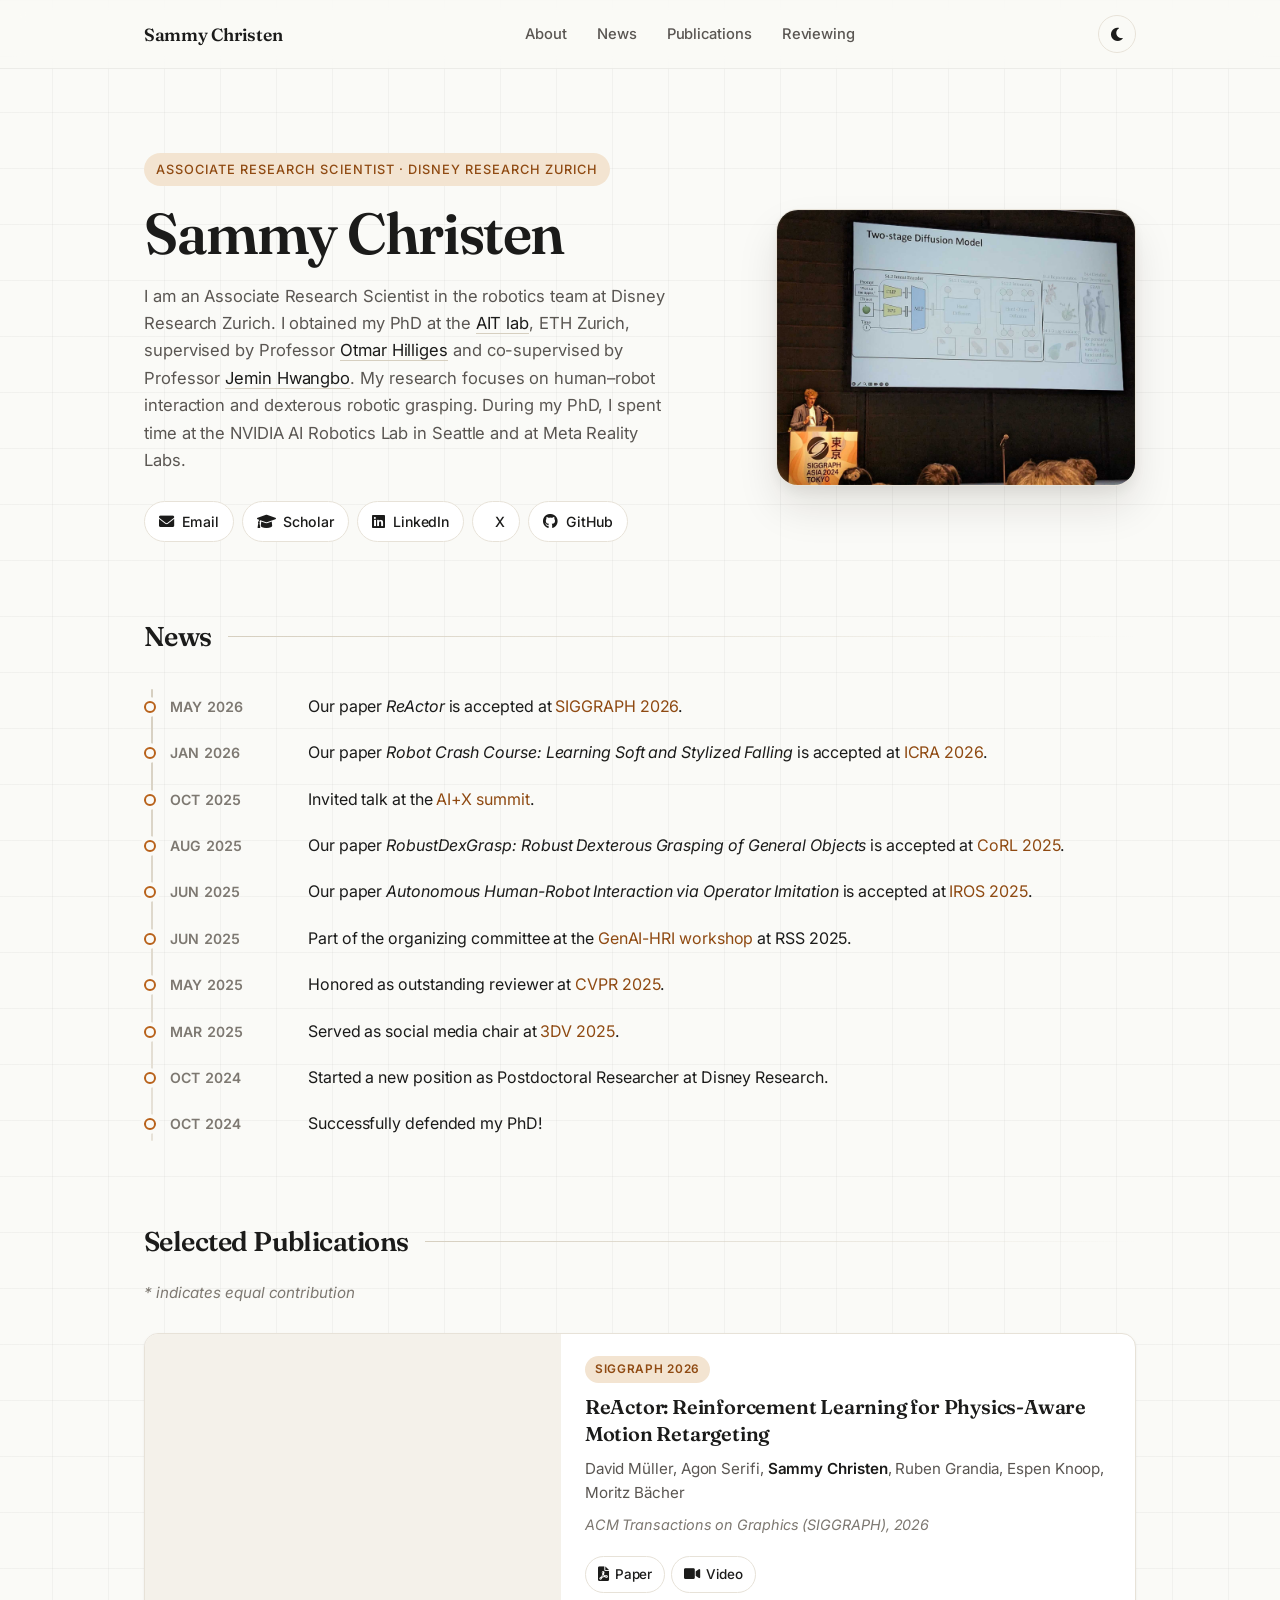
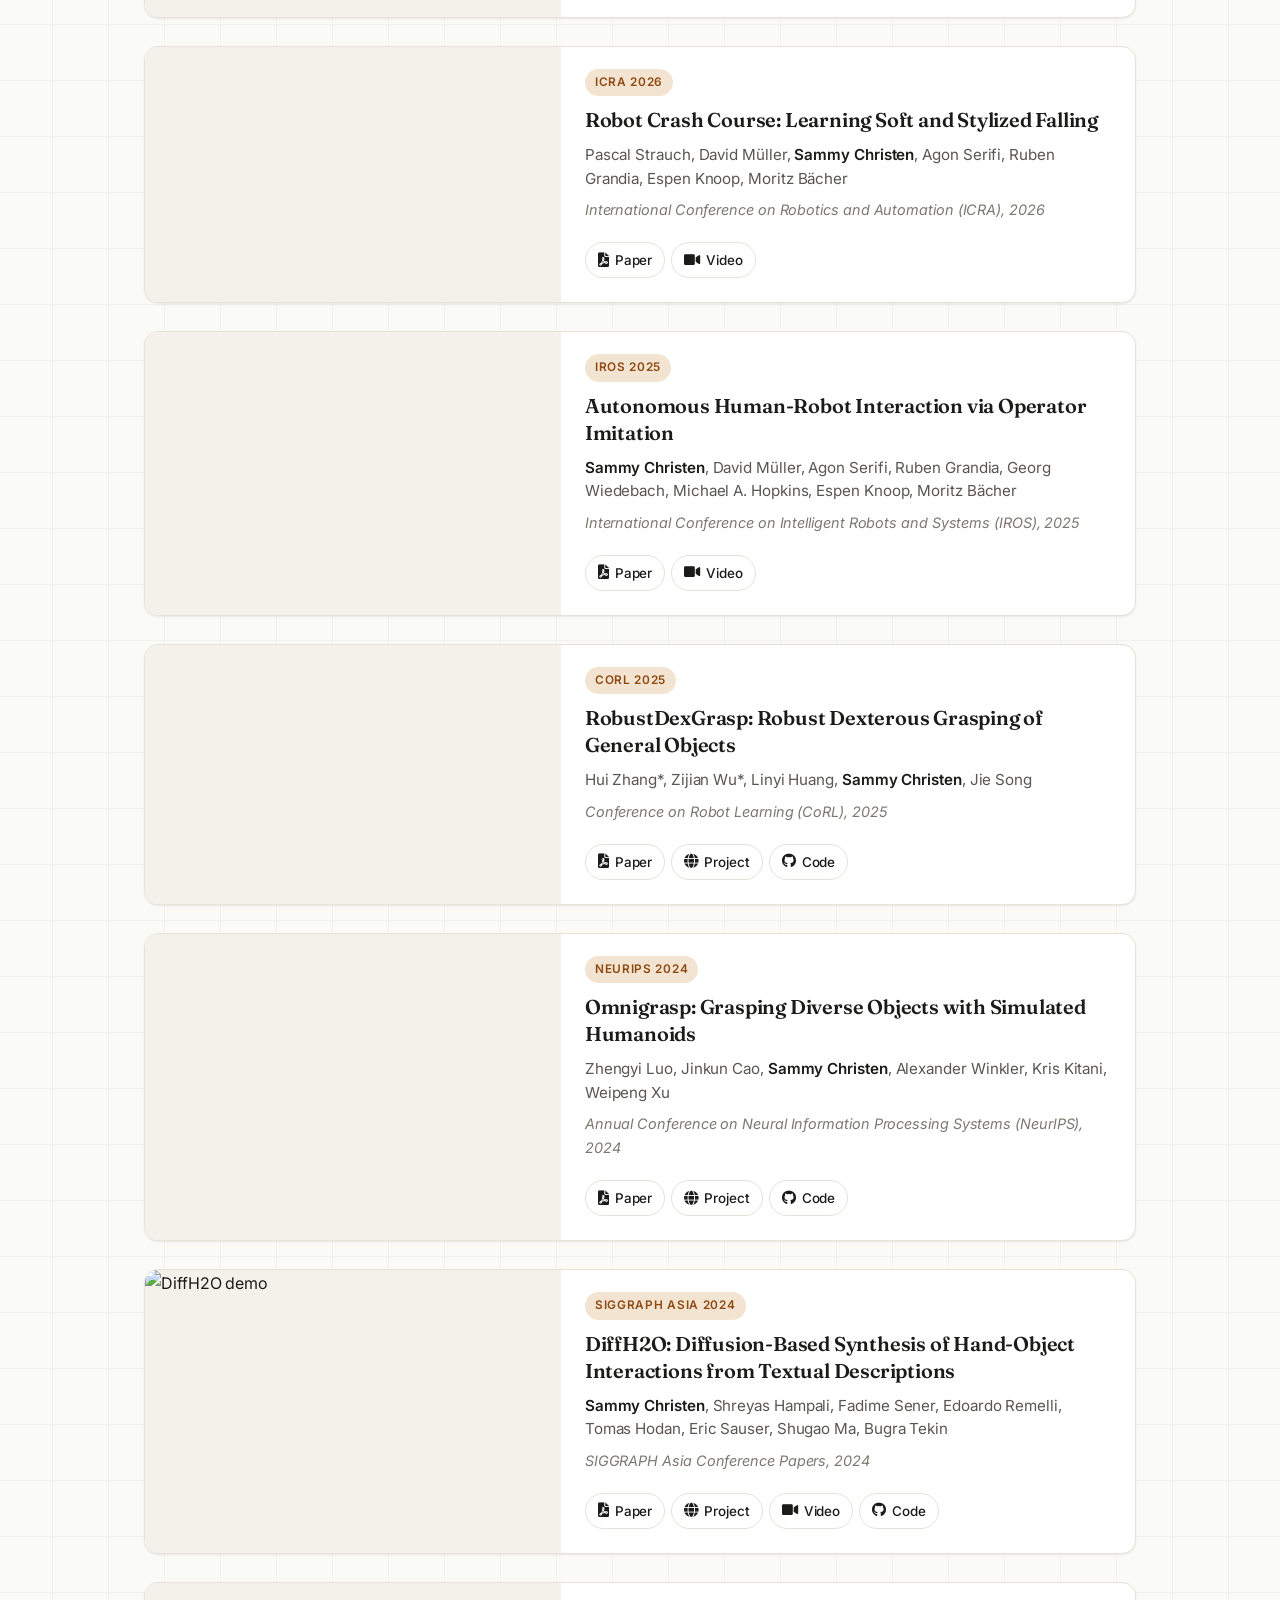
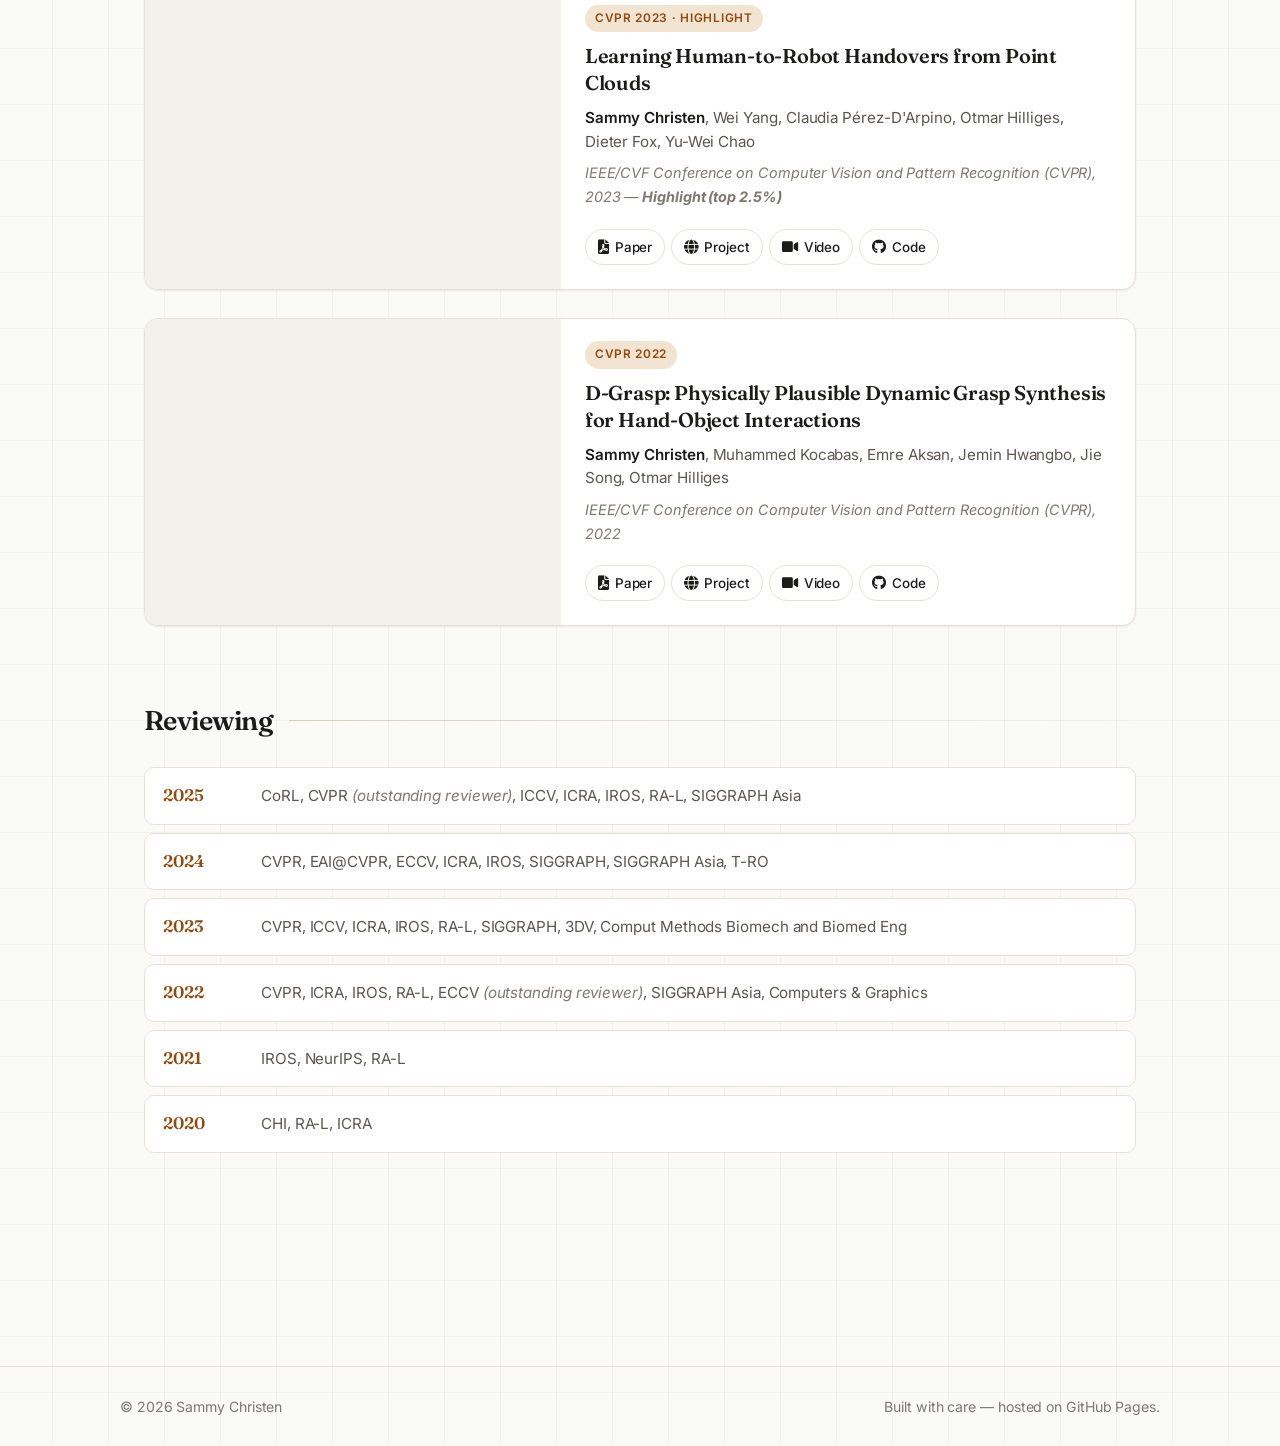
==== index.html @ 7d7a68ba "Update ReActor" ====
<!DOCTYPE HTML>
<html lang="en">
  <head>
    <meta http-equiv="Content-Type" content="text/html; charset=UTF-8">
    <title>Sammy Christen</title>
    <meta name="author" content="Sammy Christen">
    <meta name="viewport" content="width=device-width, initial-scale=1">
    <meta name="description" content="Sammy Christen — Associate Research Scientist at Disney Research Zurich, working on human–robot interaction and dexterous robotic grasping.">
    <meta name="google-site-verification" content="2Tun1HY1Cs-qUG35hovCIZFMdPR1RAynMgHiD-T4Ufw" />
    <meta name="theme-color" content="#fafaf7">
    <link rel="stylesheet" type="text/css" href="stylesheet.css">
    <link rel="icon" href="data:image/svg+xml,<svg xmlns=%22http://www.w3.org/2000/svg%22 viewBox=%220 0 100 100%22><text y=%22.9em%22 font-size=%2290%22>🌐</text></svg>">
    <link rel="preconnect" href="https://fonts.googleapis.com">
    <link rel="preconnect" href="https://fonts.gstatic.com" crossorigin>
    <link rel="stylesheet" href="https://fonts.googleapis.com/css2?family=Fraunces:opsz,wght@9..144,400;9..144,500;9..144,600;9..144,700&family=Inter:wght@300;400;500;600;700&display=swap">
    <link rel="stylesheet" href="https://cdnjs.cloudflare.com/ajax/libs/font-awesome/6.0.0/css/all.min.css">
  </head>

  <body>
    <!-- Top navigation -->
    <header class="nav">
      <div class="nav-inner">
        <a href="#about" class="nav-brand">Sammy Christen</a>
        <nav class="nav-links" aria-label="Primary">
          <a href="#about">About</a>
          <a href="#news">News</a>
          <a href="#publications">Publications</a>
          <a href="#reviewing">Reviewing</a>
        </nav>
        <button class="theme-toggle" id="theme-toggle" aria-label="Toggle color theme" type="button">
          <i class="fas fa-moon" aria-hidden="true"></i>
        </button>
      </div>
    </header>

    <main class="main-container">
      <!-- Hero / About -->
      <section id="about" class="section hero reveal">
        <div class="hero-grid">
          <div class="hero-text">
            <p class="eyebrow">Associate Research Scientist · Disney Research Zurich</p>
            <h1 class="name">Sammy Christen</h1>
            <p class="bio">
              I am an Associate Research Scientist in the robotics team at Disney Research Zurich. I obtained my PhD at the <a href="https://ait.ethz.ch/">AIT lab</a>, ETH Zurich, supervised by Professor <a href="https://ait.ethz.ch/people/hilliges">Otmar Hilliges</a> and co-supervised by Professor <a href="https://sketch.kaist.ac.kr/people/jeminhwangbo">Jemin Hwangbo</a>. My research focuses on human–robot interaction and dexterous robotic grasping. During my PhD, I spent time at the NVIDIA AI Robotics Lab in Seattle and at Meta Reality Labs.
            </p>
            <ul class="social-links" aria-label="Contact and profiles">
              <li><a href="mailto:sammy.christen@disneyresearch.com" aria-label="Email"><i class="fas fa-envelope"></i><span>Email</span></a></li>
              <li><a href="https://scholar.google.com/citations?user=r1L_2qkAAAAJ&hl=de" aria-label="Google Scholar"><i class="fas fa-graduation-cap"></i><span>Scholar</span></a></li>
              <li><a href="https://www.linkedin.com/in/sammy-christen/" aria-label="LinkedIn"><i class="fab fa-linkedin"></i><span>LinkedIn</span></a></li>
              <li><a href="https://x.com/sammy_j_c" aria-label="X (Twitter)"><i class="fab fa-x-twitter"></i><span>X</span></a></li>
              <li><a href="https://github.com/sammychristen" aria-label="GitHub"><i class="fab fa-github"></i><span>GitHub</span></a></li>
            </ul>
          </div>
          <div class="hero-image">
            <div class="hero-image-frame">
              <img class="profile-image" alt="Portrait of Sammy Christen" src="images/SA_sammy.jpg">
            </div>
          </div>
        </div>
      </section>

      <!-- News -->
      <section id="news" class="section reveal">
        <header class="section-header">
          <h2 class="section-title">News</h2>
          <span class="section-rule" aria-hidden="true"></span>
        </header>
        <ol class="timeline">
          <li class="timeline-item">
            <div class="timeline-date">May 2026</div>
            <div class="timeline-body"><p>Our paper <em>ReActor</em> is accepted at <a href="https://s2026.siggraph.org/" target="_blank" rel="noopener">SIGGRAPH 2026</a>.</p></div>
          </li>
          <li class="timeline-item">
            <div class="timeline-date">Jan 2026</div>
            <div class="timeline-body"><p>Our paper <em>Robot Crash Course: Learning Soft and Stylized Falling</em> is accepted at <a href="https://2026.ieee-icra.org/" target="_blank" rel="noopener">ICRA 2026</a>.</p></div>
          </li>
          <li class="timeline-item">
            <div class="timeline-date">Oct 2025</div>
            <div class="timeline-body"><p>Invited talk at the <a href="https://www.plusx.ai/" target="_blank" rel="noopener">AI+X summit</a>.</p></div>
          </li>
          <li class="timeline-item">
            <div class="timeline-date">Aug 2025</div>
            <div class="timeline-body"><p>Our paper <em>RobustDexGrasp: Robust Dexterous Grasping of General Objects</em> is accepted at <a href="https://www.corl.org/" target="_blank" rel="noopener">CoRL 2025</a>.</p></div>
          </li>
          <li class="timeline-item">
            <div class="timeline-date">Jun 2025</div>
            <div class="timeline-body"><p>Our paper <em>Autonomous Human-Robot Interaction via Operator Imitation</em> is accepted at <a href="https://www.iros25.org/" target="_blank" rel="noopener">IROS 2025</a>.</p></div>
          </li>
          <li class="timeline-item">
            <div class="timeline-date">Jun 2025</div>
            <div class="timeline-body"><p>Part of the organizing committee at the <a href="https://sites.google.com/view/gai-hri/home" target="_blank" rel="noopener">GenAI-HRI workshop</a> at RSS 2025.</p></div>
          </li>
          <li class="timeline-item">
            <div class="timeline-date">May 2025</div>
            <div class="timeline-body"><p>Honored as outstanding reviewer at <a href="https://cvpr.thecvf.com/" target="_blank" rel="noopener">CVPR 2025</a>.</p></div>
          </li>
          <li class="timeline-item">
            <div class="timeline-date">Mar 2025</div>
            <div class="timeline-body"><p>Served as social media chair at <a href="https://3dvconf.github.io/2025/" target="_blank" rel="noopener">3DV 2025</a>.</p></div>
          </li>
          <li class="timeline-item">
            <div class="timeline-date">Oct 2024</div>
            <div class="timeline-body"><p>Started a new position as Postdoctoral Researcher at Disney Research.</p></div>
          </li>
          <li class="timeline-item">
            <div class="timeline-date">Oct 2024</div>
            <div class="timeline-body"><p>Successfully defended my PhD!</p></div>
          </li>
        </ol>
      </section>

      <!-- Publications -->
      <section id="publications" class="section reveal">
        <header class="section-header">
          <h2 class="section-title">Selected Publications</h2>
          <span class="section-rule" aria-hidden="true"></span>
        </header>
        <p class="section-subtitle"><em>* indicates equal contribution</em></p>

        <article class="publication-item">
          <div class="publication-media">
            <video autoplay muted loop playsinline preload="metadata">
              <source src="images/ReActor.mp4" type="video/mp4">
            </video>
          </div>
          <div class="publication-content">
            <span class="pub-venue-badge">SIGGRAPH 2026</span>
            <h3 class="publication-title">ReActor: Reinforcement Learning for Physics-Aware Motion Retargeting</h3>
            <p class="publication-authors">
              <a href="https://scholar.google.com/citations?user=iVjJUr8AAAAJ&hl=en">David Müller</a>,
              <a href="https://aserifi.github.io/">Agon Serifi</a>,
              <strong><a href="https://sammychristen.github.io">Sammy Christen</a></strong>,
              <a href="https://scholar.google.com/citations?user=ep0cXXsAAAAJ&hl=en">Ruben Grandia</a>,
              <a href="https://ch.linkedin.com/in/espen-knoop-47b525114">Espen Knoop</a>,
              <a href="https://www.baecher.info/">Moritz Bächer</a>
            </p>
            <p class="publication-venue">ACM Transactions on Graphics (SIGGRAPH), 2026</p>
            <div class="publication-links">
              <a href="https://arxiv.org/abs/2605.06593"><i class="fas fa-file-pdf"></i> Paper</a>
              <a href="https://youtu.be/ehmclB2I7Ts"><i class="fas fa-video"></i> Video</a>
            </div>
          </div>
        </article>

        <article class="publication-item">
          <div class="publication-media">
            <video autoplay muted loop playsinline preload="metadata">
              <source src="images/crash_course.mp4" type="video/mp4">
            </video>
          </div>
          <div class="publication-content">
            <span class="pub-venue-badge">ICRA 2026</span>
            <h3 class="publication-title">Robot Crash Course: Learning Soft and Stylized Falling</h3>
            <p class="publication-authors">
              <a href="https://ch.linkedin.com/in/pstrauch">Pascal Strauch</a>,
              <a href="https://scholar.google.com/citations?user=iVjJUr8AAAAJ&hl=en">David Müller</a>,
              <strong><a href="https://sammychristen.github.io">Sammy Christen</a></strong>,
              <a href="https://aserifi.github.io/">Agon Serifi</a>,
              <a href="https://scholar.google.com/citations?user=ep0cXXsAAAAJ&hl=en">Ruben Grandia</a>,
              <a href="https://ch.linkedin.com/in/espen-knoop-47b525114">Espen Knoop</a>,
              <a href="https://www.baecher.info/">Moritz Bächer</a>
            </p>
            <p class="publication-venue">International Conference on Robotics and Automation (ICRA), 2026</p>
            <div class="publication-links">
              <a href="https://arxiv.org/abs/2511.10635"><i class="fas fa-file-pdf"></i> Paper</a>
              <a href="https://www.youtube.com/watch?v=BXqpVMPk63A"><i class="fas fa-video"></i> Video</a>
            </div>
          </div>
        </article>

        <article class="publication-item">
          <div class="publication-media">
            <video autoplay muted loop playsinline preload="metadata">
              <source src="images/autoop_compact.mp4" type="video/mp4">
            </video>
          </div>
          <div class="publication-content">
            <span class="pub-venue-badge">IROS 2025</span>
            <h3 class="publication-title">Autonomous Human-Robot Interaction via Operator Imitation</h3>
            <p class="publication-authors">
              <strong><a href="https://sammychristen.github.io">Sammy Christen</a></strong>,
              <a href="https://scholar.google.com/citations?user=iVjJUr8AAAAJ&hl=en">David Müller</a>,
              <a href="https://aserifi.github.io/">Agon Serifi</a>,
              <a href="https://scholar.google.com/citations?user=ep0cXXsAAAAJ&hl=en">Ruben Grandia</a>,
              <a href="https://scholar.google.com/citations?user=zrNOjPIAAAAJ&hl=en">Georg Wiedebach</a>,
              <a href="https://scholar.google.com/citations?user=29kBCKEAAAAJ&hl=en">Michael A. Hopkins</a>,
              <a href="https://ch.linkedin.com/in/espen-knoop-47b525114">Espen Knoop</a>,
              <a href="https://www.baecher.info/">Moritz Bächer</a>
            </p>
            <p class="publication-venue">International Conference on Intelligent Robots and Systems (IROS), 2025</p>
            <div class="publication-links">
              <a href="data/autoop.pdf"><i class="fas fa-file-pdf"></i> Paper</a>
              <a href="https://www.youtube.com/watch?v=4U4etupwzhQ"><i class="fas fa-video"></i> Video</a>
            </div>
          </div>
        </article>

        <article class="publication-item">
          <div class="publication-media">
            <video autoplay muted loop playsinline preload="metadata">
              <source src="images/RobustDexGrasp_application.mp4" type="video/mp4">
            </video>
          </div>
          <div class="publication-content">
            <span class="pub-venue-badge">CoRL 2025</span>
            <h3 class="publication-title">RobustDexGrasp: Robust Dexterous Grasping of General Objects</h3>
            <p class="publication-authors">
              <a href="https://zdchan.github.io">Hui Zhang*</a>,
              <a href="https://zdchan.github.io/Robust_DexGrasp/">Zijian Wu*</a>,
              <a href="https://zdchan.github.io/Robust_DexGrasp/">Linyi Huang</a>,
              <strong><a href="https://sammychristen.github.io">Sammy Christen</a></strong>,
              <a href="https://facultyprofiles.hkust-gz.edu.cn/faculty-personal-page/SONG-Jie/jsongroas">Jie Song</a>
            </p>
            <p class="publication-venue">Conference on Robot Learning (CoRL), 2025</p>
            <div class="publication-links">
              <a href="https://arxiv.org/abs/2504.05287"><i class="fas fa-file-pdf"></i> Paper</a>
              <a href="https://zdchan.github.io/Robust_DexGrasp/"><i class="fas fa-globe"></i> Project</a>
              <a href="https://github.com/zdchan/RobustDexGrasp"><i class="fab fa-github"></i> Code</a>
            </div>
          </div>
        </article>

        <article class="publication-item">
          <div class="publication-media">
            <video autoplay muted loop playsinline preload="metadata">
              <source src="images/omnigrasp.mp4" type="video/mp4">
            </video>
          </div>
          <div class="publication-content">
            <span class="pub-venue-badge">NeurIPS 2024</span>
            <h3 class="publication-title">Omnigrasp: Grasping Diverse Objects with Simulated Humanoids</h3>
            <p class="publication-authors">
              <a href="https://www.zhengyiluo.com/">Zhengyi Luo</a>,
              <a href="https://www.jinkuncao.com/">Jinkun Cao</a>,
              <strong><a href="https://sammychristen.github.io">Sammy Christen</a></strong>,
              <a href="https://www.alex-winkler.com/">Alexander Winkler</a>,
              <a href="https://kriskitani.github.io/">Kris Kitani</a>,
              <a href="https://sites.google.com/view/xuweipeng">Weipeng Xu</a>
            </p>
            <p class="publication-venue">Annual Conference on Neural Information Processing Systems (NeurIPS), 2024</p>
            <div class="publication-links">
              <a href="https://arxiv.org/abs/2407.11385"><i class="fas fa-file-pdf"></i> Paper</a>
              <a href="https://www.zhengyiluo.com/Omnigrasp-Site/"><i class="fas fa-globe"></i> Project</a>
              <a href="https://github.com/ZhengyiLuo/Omnigrasp"><i class="fab fa-github"></i> Code</a>
            </div>
          </div>
        </article>

        <article class="publication-item">
          <div class="publication-media">
            <img src="images/diffh2o.gif" alt="DiffH2O demo" class="publication-gif">
          </div>
          <div class="publication-content">
            <span class="pub-venue-badge">SIGGRAPH Asia 2024</span>
            <h3 class="publication-title">DiffH2O: Diffusion-Based Synthesis of Hand-Object Interactions from Textual Descriptions</h3>
            <p class="publication-authors">
              <strong><a href="https://sammychristen.github.io">Sammy Christen</a></strong>,
              <a href="https://shreyashampali.github.io/">Shreyas Hampali</a>,
              <a href="https://fadimesener.github.io/">Fadime Sener</a>,
              <a href="https://scholar.google.com/citations?user=yz2P_aUAAAAJ&hl=en">Edoardo Remelli</a>,
              <a href="https://thodan.github.io/">Tomas Hodan</a>,
              <a href="https://scholar.google.com/citations?user=HDYUYvwAAAAJ&hl=en">Eric Sauser</a>,
              <a href="https://shugaoma.github.io/">Shugao Ma</a>,
              <a href="https://btekin.github.io/">Bugra Tekin</a>
            </p>
            <p class="publication-venue">SIGGRAPH Asia Conference Papers, 2024</p>
            <div class="publication-links">
              <a href="https://arxiv.org/abs/2403.17827"><i class="fas fa-file-pdf"></i> Paper</a>
              <a href="https://diffh2o.github.io/"><i class="fas fa-globe"></i> Project</a>
              <a href="https://www.youtube.com/watch?feature=shared&v=ed38EqN6EhU"><i class="fas fa-video"></i> Video</a>
              <a href="https://github.com/facebookresearch/diffh2o"><i class="fab fa-github"></i> Code</a>
            </div>
          </div>
        </article>

        <article class="publication-item">
          <div class="publication-media">
            <video autoplay muted loop playsinline preload="metadata">
              <source src="images/handoversim2real.mp4" type="video/mp4">
            </video>
          </div>
          <div class="publication-content">
            <span class="pub-venue-badge">CVPR 2023 · Highlight</span>
            <h3 class="publication-title">Learning Human-to-Robot Handovers from Point Clouds</h3>
            <p class="publication-authors">
              <strong><a href="https://sammychristen.github.io">Sammy Christen</a></strong>,
              <a href="https://research.nvidia.com/person/wei-yang">Wei Yang</a>,
              <a href="https://research.nvidia.com/person/cdarpino">Claudia Pérez-D'Arpino</a>,
              <a href="https://ait.ethz.ch/people/hilliges">Otmar Hilliges</a>,
              <a href="https://homes.cs.washington.edu/~fox/">Dieter Fox</a>,
              <a href="https://research.nvidia.com/person/yu-wei-chao">Yu-Wei Chao</a>
            </p>
            <p class="publication-venue">IEEE/CVF Conference on Computer Vision and Pattern Recognition (CVPR), 2023 — <strong>Highlight (top 2.5%)</strong></p>
            <div class="publication-links">
              <a href="https://arxiv.org/abs/2303.17592"><i class="fas fa-file-pdf"></i> Paper</a>
              <a href="https://handover-sim2real.github.io/"><i class="fas fa-globe"></i> Project</a>
              <a href="https://www.youtube.com/watch?v=IsjCdoIAA7s&feature=youtu.be"><i class="fas fa-video"></i> Video</a>
              <a href="https://github.com/NVlabs/handover-sim2real"><i class="fab fa-github"></i> Code</a>
            </div>
          </div>
        </article>

        <article class="publication-item">
          <div class="publication-media">
            <video autoplay muted loop playsinline preload="metadata">
              <source src="images/drill.mp4" type="video/mp4">
            </video>
          </div>
          <div class="publication-content">
            <span class="pub-venue-badge">CVPR 2022</span>
            <h3 class="publication-title">D-Grasp: Physically Plausible Dynamic Grasp Synthesis for Hand-Object Interactions</h3>
            <p class="publication-authors">
              <strong><a href="https://sammychristen.github.io">Sammy Christen</a></strong>,
              <a href="https://ps.is.tuebingen.mpg.de/person/mkocabas">Muhammed Kocabas</a>,
              <a href="https://ait.ethz.ch/people/eaksan">Emre Aksan</a>,
              <a href="https://www.railab.kaist.ac.kr/sections/members">Jemin Hwangbo</a>,
              <a href="https://ait.ethz.ch/people/song">Jie Song</a>,
              <a href="https://ait.ethz.ch/people/hilliges">Otmar Hilliges</a>
            </p>
            <p class="publication-venue">IEEE/CVF Conference on Computer Vision and Pattern Recognition (CVPR), 2022</p>
            <div class="publication-links">
              <a href="https://files.ait.ethz.ch/projects/d-grasp/d-grasp.pdf"><i class="fas fa-file-pdf"></i> Paper</a>
              <a href="https://eth-ait.github.io/d-grasp/"><i class="fas fa-globe"></i> Project</a>
              <a href="https://www.youtube.com/watch?v=5OqbDq-pgLc"><i class="fas fa-video"></i> Video</a>
              <a href="https://github.com/sammychristen/dgrasp"><i class="fab fa-github"></i> Code</a>
            </div>
          </div>
        </article>
      </section>

      <!-- Reviewing -->
      <section id="reviewing" class="section reveal">
        <header class="section-header">
          <h2 class="section-title">Reviewing</h2>
          <span class="section-rule" aria-hidden="true"></span>
        </header>
        <ul class="reviews-list">
          <li class="review-row">
            <span class="review-year">2025</span>
            <span class="review-venues">CoRL, CVPR <em>(outstanding reviewer)</em>, ICCV, ICRA, IROS, RA-L, SIGGRAPH Asia</span>
          </li>
          <li class="review-row">
            <span class="review-year">2024</span>
            <span class="review-venues">CVPR, EAI@CVPR, ECCV, ICRA, IROS, SIGGRAPH, SIGGRAPH Asia, T-RO</span>
          </li>
          <li class="review-row">
            <span class="review-year">2023</span>
            <span class="review-venues">CVPR, ICCV, ICRA, IROS, RA-L, SIGGRAPH, 3DV, Comput Methods Biomech and Biomed Eng</span>
          </li>
          <li class="review-row">
            <span class="review-year">2022</span>
            <span class="review-venues">CVPR, ICRA, IROS, RA-L, ECCV <em>(outstanding reviewer)</em>, SIGGRAPH Asia, Computers &amp; Graphics</span>
          </li>
          <li class="review-row">
            <span class="review-year">2021</span>
            <span class="review-venues">IROS, NeurIPS, RA-L</span>
          </li>
          <li class="review-row">
            <span class="review-year">2020</span>
            <span class="review-venues">CHI, RA-L, ICRA</span>
          </li>
        </ul>
      </section>
    </main>

    <footer class="footer">
      <div class="footer-inner">
        <p>&copy; <span id="year">2026</span> Sammy Christen</p>
        <p class="footer-meta">Built with care — hosted on GitHub Pages.</p>
      </div>
    </footer>

    <script>
      (function () {
        const root = document.documentElement;
        const toggle = document.getElementById('theme-toggle');
        const icon = toggle ? toggle.querySelector('i') : null;

        const applyTheme = (theme) => {
          root.dataset.theme = theme;
          if (icon) {
            icon.classList.toggle('fa-moon', theme === 'light');
            icon.classList.toggle('fa-sun', theme === 'dark');
          }
        };

        const saved = localStorage.getItem('theme');
        const prefersDark = window.matchMedia('(prefers-color-scheme: dark)').matches;
        applyTheme(saved || (prefersDark ? 'dark' : 'light'));

        if (toggle) {
          toggle.addEventListener('click', () => {
            const next = root.dataset.theme === 'dark' ? 'light' : 'dark';
            applyTheme(next);
            localStorage.setItem('theme', next);
          });
        }

        document.querySelectorAll('a[href^="#"]').forEach((anchor) => {
          anchor.addEventListener('click', (e) => {
            const href = anchor.getAttribute('href');
            if (href && href.length > 1) {
              const target = document.querySelector(href);
              if (target) {
                e.preventDefault();
                target.scrollIntoView({ behavior: 'smooth', block: 'start' });
              }
            }
          });
        });

        const reduceMotion = window.matchMedia('(prefers-reduced-motion: reduce)').matches;
        if ('IntersectionObserver' in window && !reduceMotion) {
          const io = new IntersectionObserver(
            (entries) => {
              entries.forEach((entry) => {
                if (entry.isIntersecting) {
                  entry.target.classList.add('is-visible');
                  io.unobserve(entry.target);
                }
              });
            },
            { threshold: 0.12, rootMargin: '0px 0px -40px 0px' }
          );
          document.querySelectorAll('.reveal').forEach((el) => io.observe(el));
        } else {
          document.querySelectorAll('.reveal').forEach((el) => el.classList.add('is-visible'));
        }

        const yearEl = document.getElementById('year');
        if (yearEl) yearEl.textContent = new Date().getFullYear();
      })();
    </script>
  </body>
</html>
---- stylesheet.css ----
/* =========================================================
   Sammy Christen — personal website
   Light/dark theme with sticky nav, timeline, publication cards
   ========================================================= */

/* Theme tokens */
:root {
  --bg: #fafaf7;
  --surface: #ffffff;
  --surface-2: #f4f1ea;
  --text: #1b1b1a;
  --text-muted: #5a5652;
  --text-subtle: #7d7871;
  --border: #e7e2d8;
  --border-strong: #d6cfc0;
  --accent: #b8621b;
  --accent-strong: #8f4a12;
  --accent-soft: #f3e4d1;
  --link: #8f4a12;
  --shadow-sm: 0 1px 2px rgba(30, 22, 12, 0.04), 0 1px 3px rgba(30, 22, 12, 0.05);
  --shadow-md: 0 6px 16px rgba(30, 22, 12, 0.06), 0 2px 6px rgba(30, 22, 12, 0.05);
  --shadow-lg: 0 22px 40px rgba(30, 22, 12, 0.10), 0 6px 14px rgba(30, 22, 12, 0.06);
  --radius: 14px;
  --radius-sm: 10px;
  --radius-lg: 22px;
  --ease: cubic-bezier(0.2, 0.7, 0.2, 1);
  --nav-bg: rgba(250, 250, 247, 0.78);
  --nav-border: rgba(0, 0, 0, 0.06);
  --grid-color: rgba(26, 26, 26, 0.04);
}

[data-theme="dark"] {
  --bg: #0f1115;
  --surface: #171a21;
  --surface-2: #1d2129;
  --text: #ecebe6;
  --text-muted: #b7b2a8;
  --text-subtle: #8f8a80;
  --border: #262a33;
  --border-strong: #333845;
  --accent: #e6a86b;
  --accent-strong: #f1bd86;
  --accent-soft: #2a2015;
  --link: #f1bd86;
  --shadow-sm: 0 1px 2px rgba(0, 0, 0, 0.4);
  --shadow-md: 0 8px 20px rgba(0, 0, 0, 0.35);
  --shadow-lg: 0 24px 50px rgba(0, 0, 0, 0.5);
  --nav-bg: rgba(15, 17, 21, 0.72);
  --nav-border: rgba(255, 255, 255, 0.06);
  --grid-color: rgba(255, 255, 255, 0.035);
}

/* Reset */
*,
*::before,
*::after {
  box-sizing: border-box;
  margin: 0;
  padding: 0;
}

html {
  scroll-behavior: smooth;
  font-size: 16px;
  -webkit-text-size-adjust: 100%;
}

body {
  font-family: 'Inter', -apple-system, BlinkMacSystemFont, 'Segoe UI', sans-serif;
  background-color: var(--bg);
  color: var(--text);
  line-height: 1.65;
  letter-spacing: -0.005em;
  -webkit-font-smoothing: antialiased;
  -moz-osx-font-smoothing: grayscale;
  min-height: 100vh;
  transition: background-color 0.35s var(--ease), color 0.35s var(--ease);
  background-image:
    linear-gradient(to right, var(--grid-color) 1px, transparent 1px),
    linear-gradient(to bottom, var(--grid-color) 1px, transparent 1px);
  background-size: 56px 56px;
  background-position: center top;
}

a {
  color: var(--link);
  text-decoration: none;
  transition: color 0.2s var(--ease);
}

a:hover {
  color: var(--accent);
  text-decoration: underline;
  text-underline-offset: 3px;
}

::selection {
  background: var(--accent-soft);
  color: var(--accent-strong);
}

/* Navigation */
.nav {
  position: sticky;
  top: 0;
  z-index: 100;
  background: var(--nav-bg);
  backdrop-filter: saturate(180%) blur(12px);
  -webkit-backdrop-filter: saturate(180%) blur(12px);
  border-bottom: 1px solid var(--nav-border);
}

.nav-inner {
  display: flex;
  align-items: center;
  justify-content: space-between;
  gap: 24px;
  max-width: 1040px;
  margin: 0 auto;
  padding: 14px 24px;
}

.nav-brand {
  font-family: 'Fraunces', 'Playfair Display', serif;
  font-weight: 600;
  font-size: 1.1rem;
  letter-spacing: -0.015em;
  color: var(--text);
}

.nav-brand:hover {
  color: var(--accent);
  text-decoration: none;
}

.nav-links {
  display: flex;
  gap: 6px;
  align-items: center;
}

.nav-links a {
  padding: 8px 12px;
  border-radius: 999px;
  font-size: 0.92rem;
  font-weight: 500;
  color: var(--text-muted);
  transition: color 0.2s var(--ease), background-color 0.2s var(--ease);
}

.nav-links a:hover {
  color: var(--text);
  background: var(--surface-2);
  text-decoration: none;
}

.theme-toggle {
  appearance: none;
  background: transparent;
  border: 1px solid var(--border);
  color: var(--text);
  width: 38px;
  height: 38px;
  border-radius: 999px;
  display: inline-flex;
  align-items: center;
  justify-content: center;
  cursor: pointer;
  transition: background-color 0.2s var(--ease), color 0.2s var(--ease),
    transform 0.2s var(--ease), border-color 0.2s var(--ease);
}

.theme-toggle:hover {
  background: var(--surface-2);
  color: var(--accent);
  border-color: var(--border-strong);
  transform: rotate(-8deg);
}

.theme-toggle i {
  font-size: 0.95rem;
}

/* Layout */
.main-container {
  max-width: 1040px;
  margin: 0 auto;
  padding: 32px 24px 80px;
}

.section {
  margin: 72px 0;
  scroll-margin-top: 80px;
}

.section:first-child {
  margin-top: 36px;
}

/* Reveal animations */
.reveal {
  opacity: 0;
  transform: translateY(16px);
  transition: opacity 0.7s var(--ease), transform 0.7s var(--ease);
  will-change: opacity, transform;
}

.reveal.is-visible {
  opacity: 1;
  transform: translateY(0);
}

@media (prefers-reduced-motion: reduce) {
  .reveal {
    opacity: 1;
    transform: none;
    transition: none;
  }
}

/* Section headers */
.section-header {
  display: flex;
  align-items: center;
  gap: 16px;
  margin-bottom: 24px;
}

.section-title {
  font-family: 'Fraunces', 'Playfair Display', serif;
  font-weight: 600;
  font-size: 1.7rem;
  letter-spacing: -0.02em;
  color: var(--text);
}

.section-rule {
  flex: 1;
  height: 1px;
  background: linear-gradient(to right, var(--border-strong), transparent);
}

.section-subtitle {
  color: var(--text-subtle);
  font-size: 0.95rem;
  margin: -8px 0 28px;
}

/* Hero */
.hero {
  padding-top: 16px;
}

.hero-grid {
  display: grid;
  grid-template-columns: 1fr;
  gap: 40px;
  align-items: center;
}

.eyebrow {
  display: inline-block;
  font-size: 0.8rem;
  font-weight: 500;
  letter-spacing: 0.08em;
  text-transform: uppercase;
  color: var(--accent-strong);
  background: var(--accent-soft);
  padding: 6px 12px;
  border-radius: 999px;
  margin-bottom: 18px;
}

.name {
  font-family: 'Fraunces', 'Playfair Display', serif;
  font-weight: 600;
  font-size: clamp(2.4rem, 6vw, 3.6rem);
  line-height: 1.05;
  letter-spacing: -0.025em;
  color: var(--text);
  margin-bottom: 18px;
}

.bio {
  color: var(--text-muted);
  font-size: 1.04rem;
  max-width: 62ch;
  margin-bottom: 26px;
}

.bio a {
  color: var(--text);
  border-bottom: 1px solid var(--border-strong);
  transition: color 0.2s var(--ease), border-color 0.2s var(--ease);
}

.bio a:hover {
  color: var(--accent);
  border-bottom-color: var(--accent);
  text-decoration: none;
}

/* Social links */
.social-links {
  list-style: none;
  display: flex;
  flex-wrap: wrap;
  gap: 8px;
}

.social-links a {
  display: inline-flex;
  align-items: center;
  gap: 8px;
  padding: 8px 14px;
  border-radius: 999px;
  background: var(--surface);
  color: var(--text);
  border: 1px solid var(--border);
  font-size: 0.88rem;
  font-weight: 500;
  transition: transform 0.2s var(--ease), background-color 0.2s var(--ease),
    border-color 0.2s var(--ease), color 0.2s var(--ease);
}

.social-links a:hover {
  transform: translateY(-2px);
  background: var(--accent-soft);
  border-color: var(--accent);
  color: var(--accent-strong);
  text-decoration: none;
}

.social-links i {
  font-size: 0.95rem;
}

/* Hero image */
.hero-image {
  justify-self: center;
}

.hero-image-frame {
  position: relative;
  width: 100%;
  max-width: 360px;
  border-radius: var(--radius-lg);
  overflow: hidden;
  box-shadow: var(--shadow-lg);
  border: 1px solid var(--border);
  background: var(--surface);
  transform: translateZ(0);
}

.hero-image-frame::after {
  content: "";
  position: absolute;
  inset: 0;
  border-radius: inherit;
  box-shadow: inset 0 0 0 1px rgba(255, 255, 255, 0.04);
  pointer-events: none;
}

.profile-image {
  display: block;
  width: 100%;
  height: auto;
  transition: transform 0.6s var(--ease);
}

.hero-image-frame:hover .profile-image {
  transform: scale(1.03);
}

@media (min-width: 820px) {
  .hero-grid {
    grid-template-columns: 1.3fr 1fr;
    gap: 64px;
  }

  .hero-image {
    justify-self: end;
  }
}

/* Timeline (News) */
.timeline {
  list-style: none;
  position: relative;
  padding-left: 26px;
}

.timeline::before {
  content: "";
  position: absolute;
  left: 7px;
  top: 6px;
  bottom: 6px;
  width: 2px;
  background: linear-gradient(to bottom, var(--border-strong), var(--border));
  border-radius: 1px;
}

.timeline-item {
  position: relative;
  display: grid;
  grid-template-columns: 120px 1fr;
  align-items: baseline;
  gap: 18px;
  padding: 10px 0;
}

.timeline-item::before {
  content: "";
  position: absolute;
  left: -26px;
  top: 18px;
  width: 12px;
  height: 12px;
  border-radius: 50%;
  background: var(--bg);
  border: 2px solid var(--accent);
  box-shadow: 0 0 0 4px var(--bg);
  transition: transform 0.2s var(--ease), background-color 0.2s var(--ease);
}

.timeline-item:hover::before {
  background: var(--accent);
  transform: scale(1.15);
}

.timeline-date {
  font-variant-numeric: tabular-nums;
  font-weight: 600;
  font-size: 0.88rem;
  letter-spacing: 0.01em;
  color: var(--text-subtle);
  text-transform: uppercase;
}

.timeline-body p {
  color: var(--text);
  font-size: 1rem;
}

@media (max-width: 600px) {
  .timeline-item {
    grid-template-columns: 1fr;
    gap: 4px;
  }
}

/* Publications */
.publication-item {
  display: grid;
  grid-template-columns: 1fr;
  gap: 0;
  background: var(--surface);
  border: 1px solid var(--border);
  border-radius: var(--radius);
  overflow: hidden;
  margin-bottom: 28px;
  box-shadow: var(--shadow-sm);
  transition: transform 0.3s var(--ease), box-shadow 0.3s var(--ease),
    border-color 0.3s var(--ease);
}

.publication-item:hover {
  transform: translateY(-3px);
  border-color: var(--border-strong);
  box-shadow: var(--shadow-md);
}

.publication-media {
  position: relative;
  background: var(--surface-2);
  overflow: hidden;
  aspect-ratio: 16 / 10;
}

.publication-media video,
.publication-media img {
  width: 100%;
  height: 100%;
  object-fit: cover;
  display: block;
}

.publication-content {
  padding: 22px 24px 24px;
  display: flex;
  flex-direction: column;
}

.pub-venue-badge {
  align-self: flex-start;
  font-size: 0.74rem;
  font-weight: 600;
  letter-spacing: 0.06em;
  text-transform: uppercase;
  color: var(--accent-strong);
  background: var(--accent-soft);
  padding: 4px 10px;
  border-radius: 999px;
  margin-bottom: 10px;
}

.publication-title {
  font-family: 'Fraunces', 'Playfair Display', serif;
  font-size: 1.25rem;
  font-weight: 600;
  line-height: 1.35;
  letter-spacing: -0.01em;
  color: var(--text);
  margin-bottom: 10px;
}

.publication-authors {
  color: var(--text-muted);
  font-size: 0.95rem;
  line-height: 1.55;
  margin-bottom: 8px;
}

.publication-authors a {
  color: var(--text-muted);
}

.publication-authors a:hover {
  color: var(--accent);
}

.publication-authors strong a {
  color: var(--text);
  font-weight: 600;
}

.publication-venue {
  font-size: 0.9rem;
  color: var(--text-subtle);
  font-style: italic;
  margin-bottom: 14px;
}

.publication-links {
  display: flex;
  flex-wrap: wrap;
  gap: 6px;
  margin-top: auto;
  padding-top: 6px;
}

.publication-links a {
  display: inline-flex;
  align-items: center;
  gap: 6px;
  padding: 6px 12px;
  background: transparent;
  border: 1px solid var(--border);
  border-radius: 999px;
  font-size: 0.84rem;
  font-weight: 500;
  color: var(--text);
  transition: background-color 0.2s var(--ease), color 0.2s var(--ease),
    border-color 0.2s var(--ease), transform 0.2s var(--ease);
}

.publication-links a:hover {
  background: var(--accent-soft);
  color: var(--accent-strong);
  border-color: var(--accent);
  text-decoration: none;
  transform: translateY(-1px);
}

.publication-links i {
  font-size: 0.9rem;
}

@media (min-width: 760px) {
  .publication-item {
    grid-template-columns: 42% 1fr;
  }

  .publication-media {
    aspect-ratio: auto;
    height: 100%;
    min-height: 220px;
  }
}

/* Reviewing */
.reviews-list {
  list-style: none;
  display: flex;
  flex-direction: column;
  gap: 8px;
}

.review-row {
  display: grid;
  grid-template-columns: 80px 1fr;
  gap: 18px;
  align-items: baseline;
  padding: 14px 18px;
  background: var(--surface);
  border: 1px solid var(--border);
  border-radius: var(--radius-sm);
  transition: border-color 0.2s var(--ease), background-color 0.2s var(--ease);
}

.review-row:hover {
  border-color: var(--border-strong);
  background: var(--surface-2);
}

.review-year {
  font-family: 'Fraunces', serif;
  font-weight: 600;
  font-size: 1.05rem;
  color: var(--accent-strong);
  font-variant-numeric: tabular-nums;
}

.review-venues {
  color: var(--text-muted);
  font-size: 0.95rem;
}

.review-venues em {
  color: var(--text-subtle);
  font-style: italic;
}

@media (max-width: 520px) {
  .review-row {
    grid-template-columns: 1fr;
    gap: 4px;
  }
}

/* Footer */
.footer {
  border-top: 1px solid var(--border);
  margin-top: 60px;
  padding: 28px 24px;
  background: transparent;
}

.footer-inner {
  max-width: 1040px;
  margin: 0 auto;
  display: flex;
  flex-wrap: wrap;
  justify-content: space-between;
  gap: 8px;
  color: var(--text-subtle);
  font-size: 0.88rem;
}

.footer-meta {
  color: var(--text-subtle);
}

/* Small screens */
@media (max-width: 640px) {
  .nav-links {
    display: none;
  }

  .nav-inner {
    padding: 12px 18px;
  }

  .main-container {
    padding: 20px 18px 60px;
  }

  .section {
    margin: 56px 0;
  }
}

/* Print */
@media print {
  .nav,
  .theme-toggle,
  .footer {
    display: none;
  }

  body {
    background: #fff;
    color: #000;
  }

  .publication-item,
  .review-row,
  .timeline-item {
    page-break-inside: avoid;
  }

  .publication-links {
    display: none;
  }
}
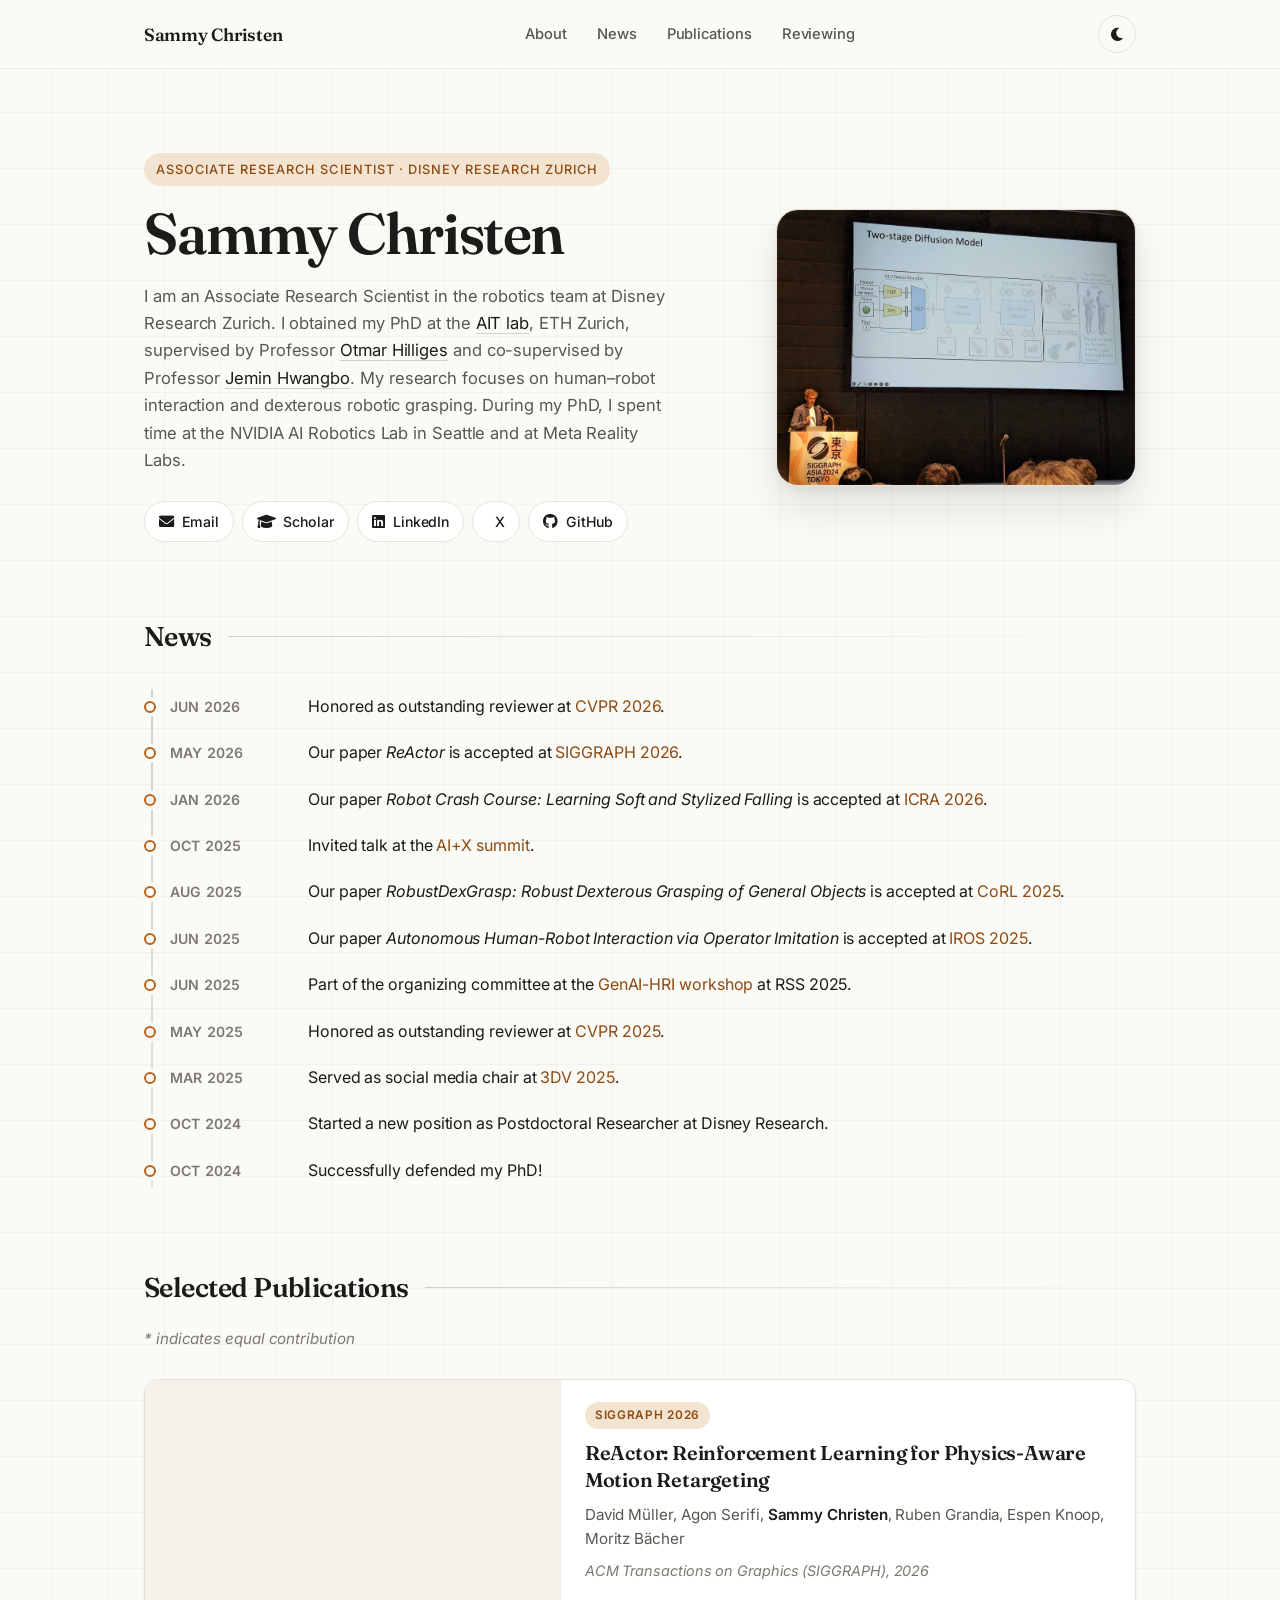
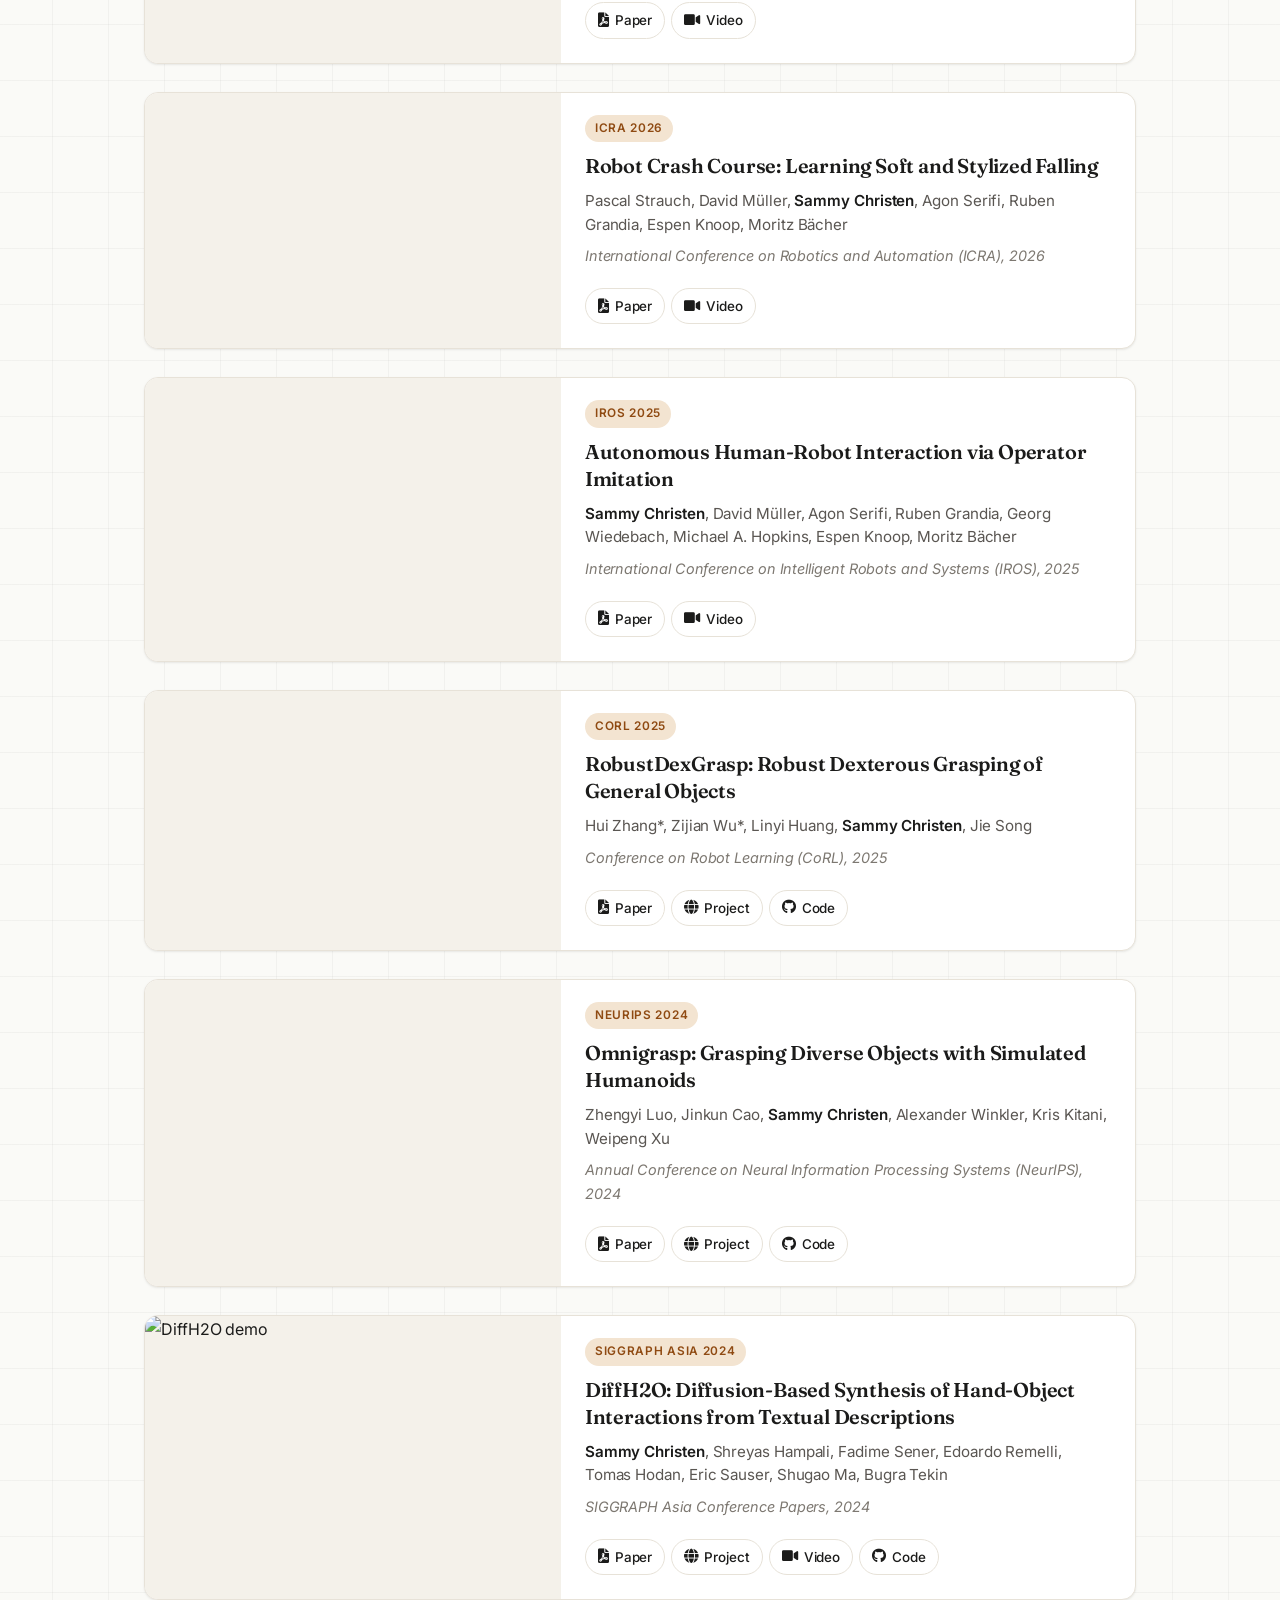
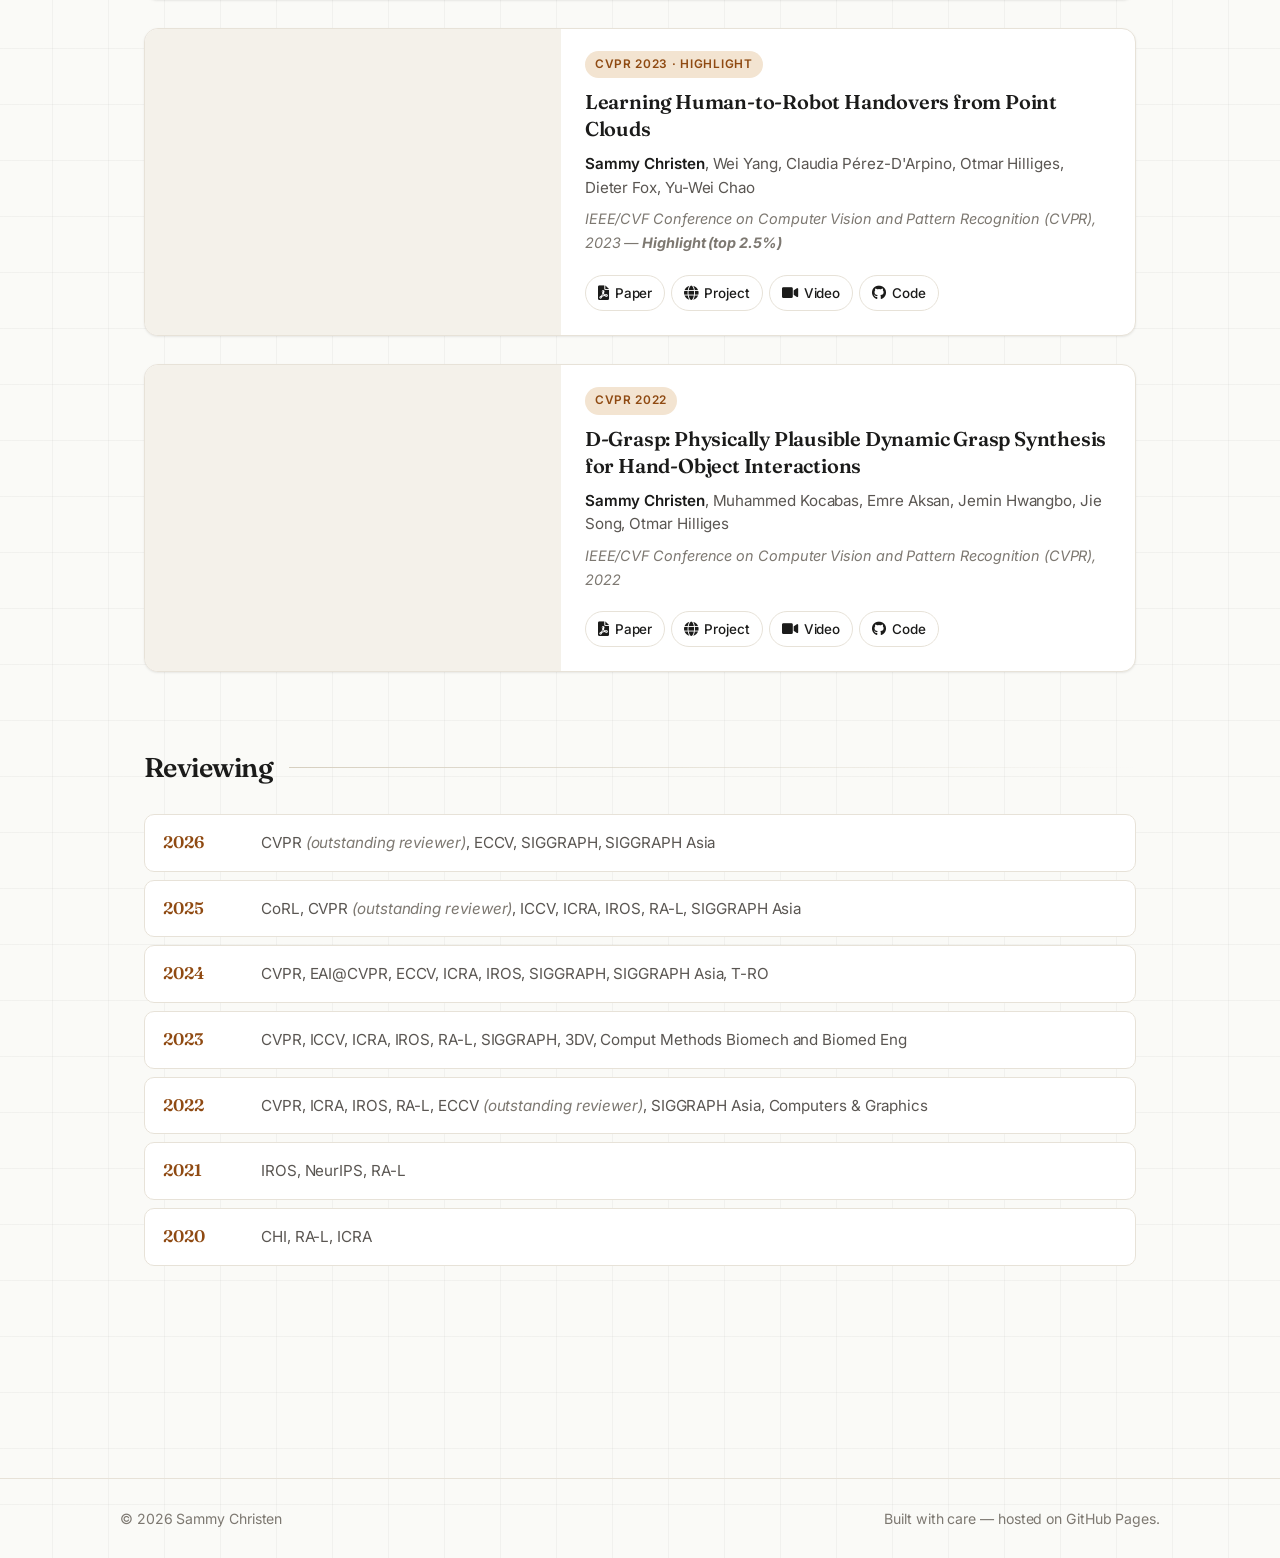
==== commit fb89855b: "Add reviewing 2026" ====
--- a/index.html
+++ b/index.html
@@ -67,6 +67,10 @@
         </header>
         <ol class="timeline">
           <li class="timeline-item">
+            <div class="timeline-date">Jun 2026</div>
+            <div class="timeline-body"><p>Honored as outstanding reviewer at <a href="https://cvpr.thecvf.com/" target="_blank" rel="noopener">CVPR 2026</a>.</p></div>
+          </li>
+          <li class="timeline-item">
             <div class="timeline-date">May 2026</div>
             <div class="timeline-body"><p>Our paper <em>ReActor</em> is accepted at <a href="https://s2026.siggraph.org/" target="_blank" rel="noopener">SIGGRAPH 2026</a>.</p></div>
           </li>
@@ -335,6 +339,10 @@
           <span class="section-rule" aria-hidden="true"></span>
         </header>
         <ul class="reviews-list">
+          <li class="review-row">
+            <span class="review-year">2026</span>
+            <span class="review-venues">CVPR <em>(outstanding reviewer)</em>, ECCV, SIGGRAPH, SIGGRAPH Asia</span>
+          </li>
           <li class="review-row">
             <span class="review-year">2025</span>
             <span class="review-venues">CoRL, CVPR <em>(outstanding reviewer)</em>, ICCV, ICRA, IROS, RA-L, SIGGRAPH Asia</span>
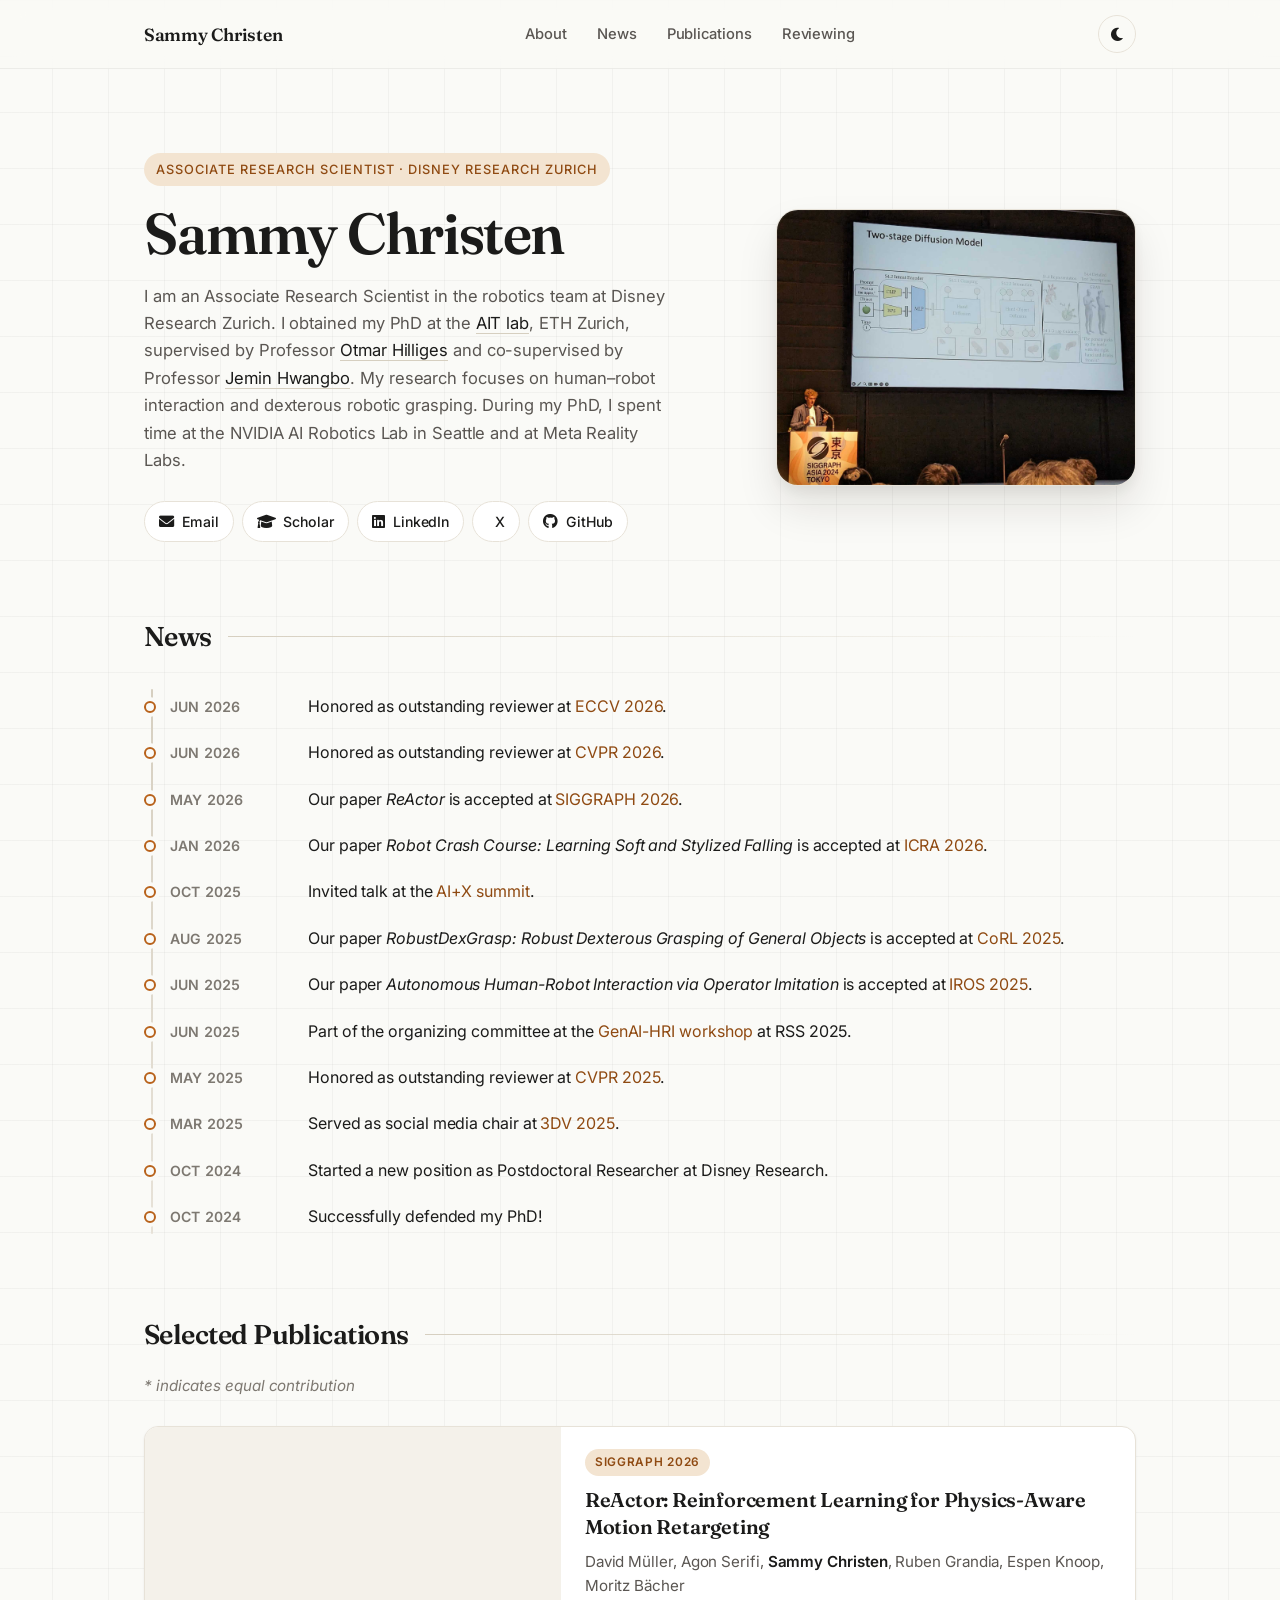
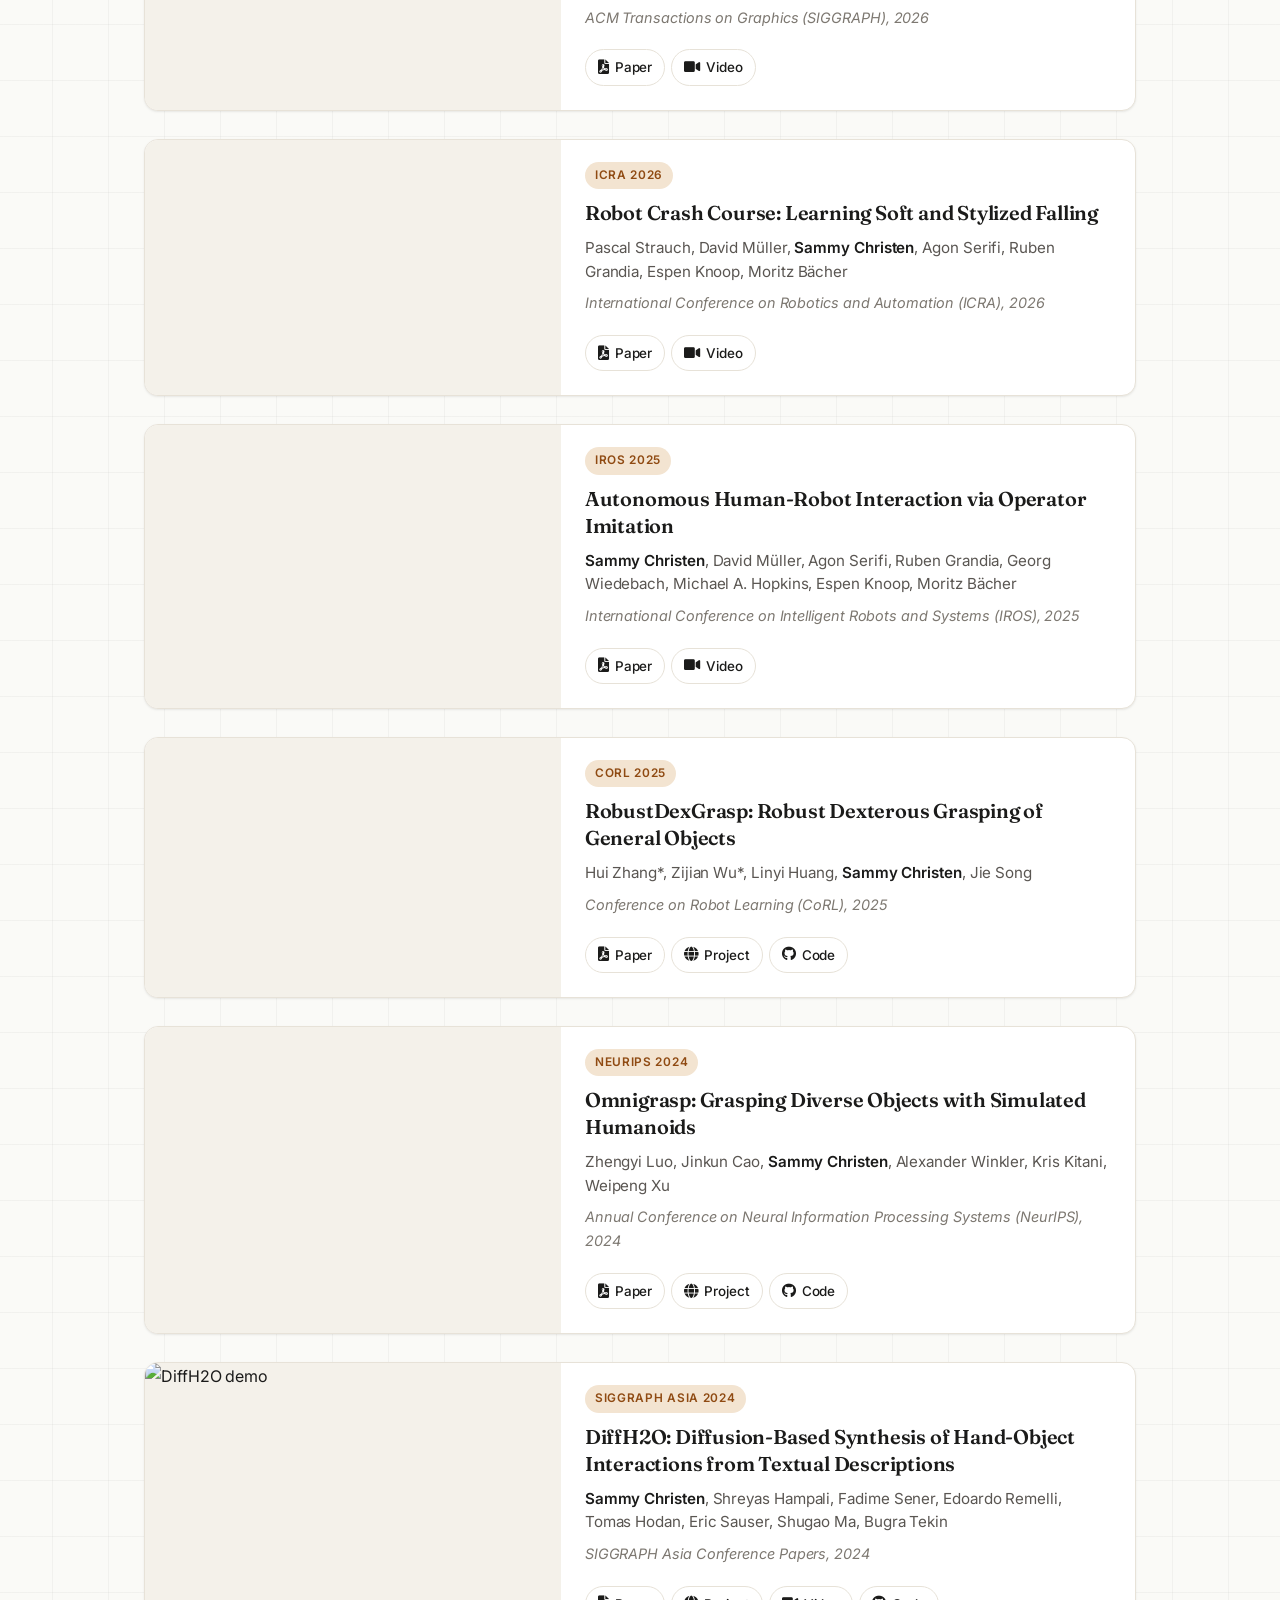
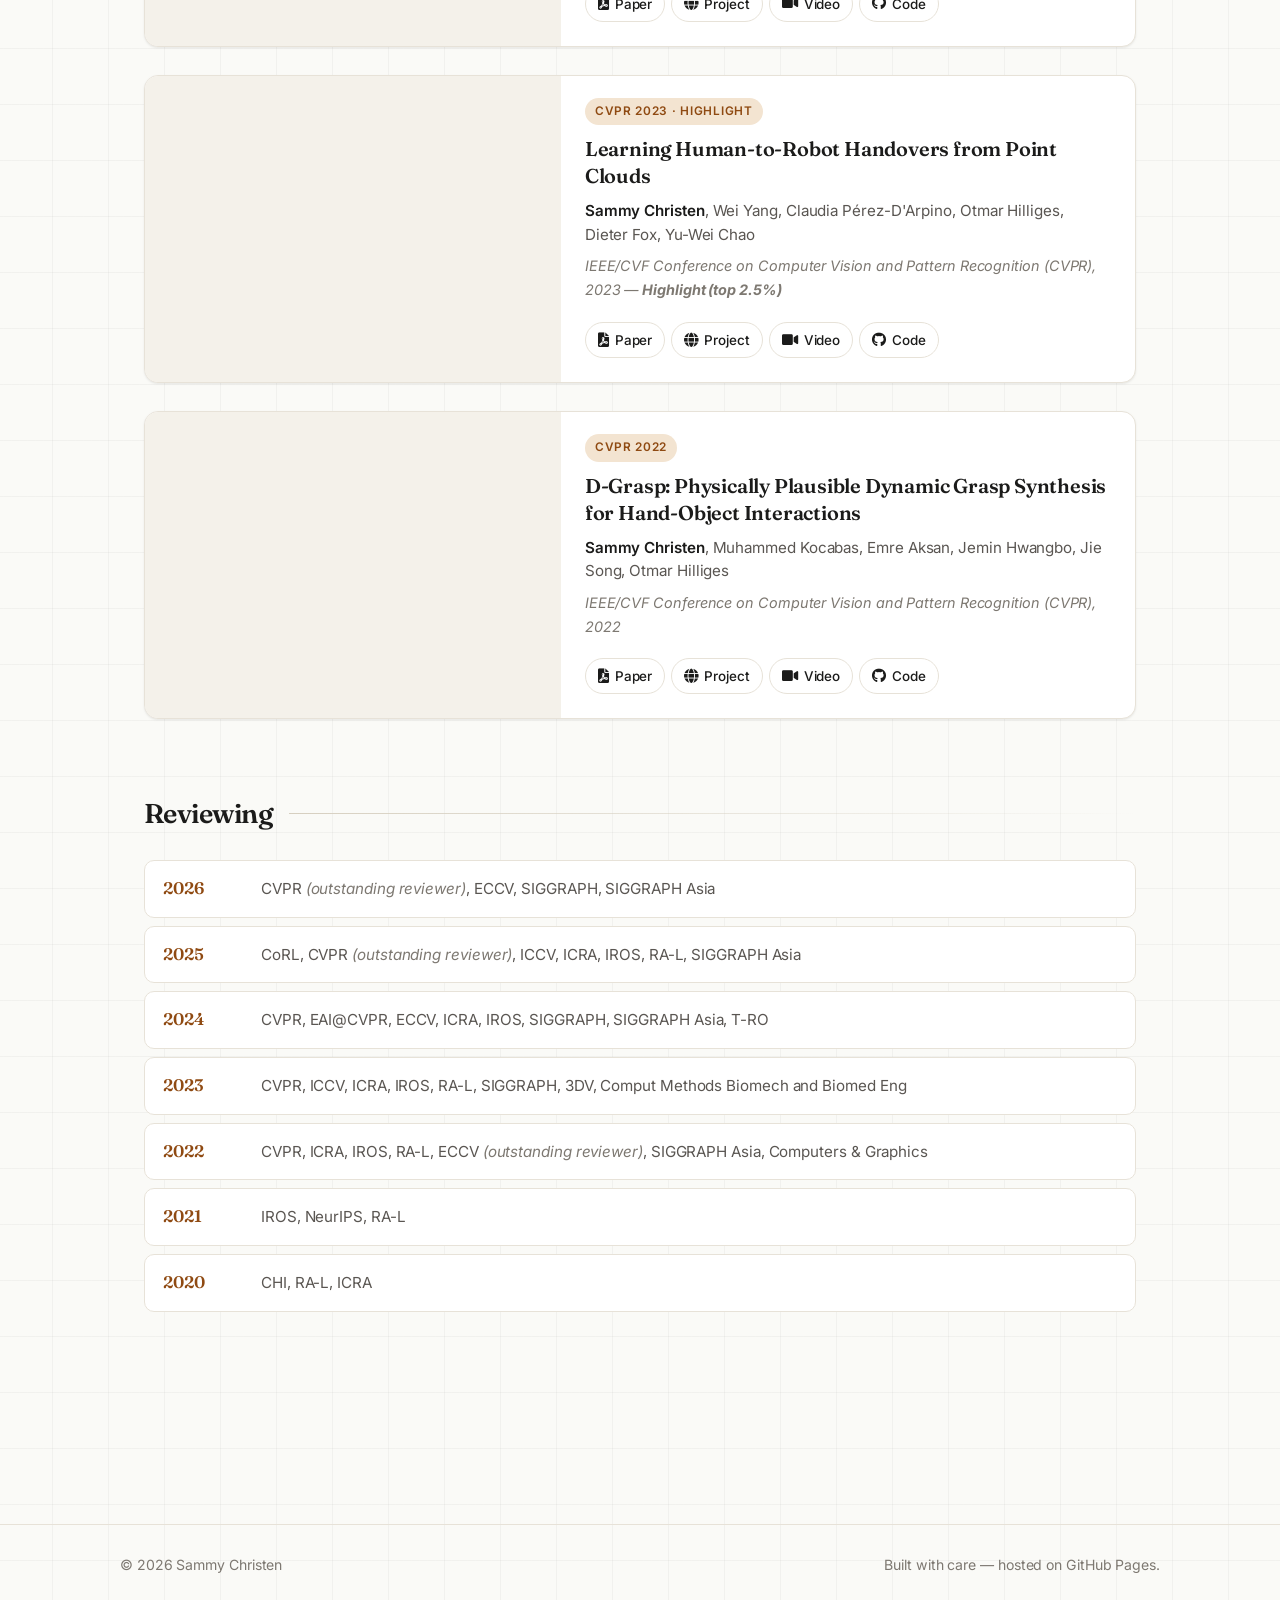
==== commit bafa32aa: "adding reviewer honor" ====
--- a/index.html
+++ b/index.html
@@ -68,6 +68,10 @@
         <ol class="timeline">
           <li class="timeline-item">
             <div class="timeline-date">Jun 2026</div>
+            <div class="timeline-body"><p>Honored as outstanding reviewer at <a href="https://eccv.ecva.net/" target="_blank" rel="noopener">ECCV 2026</a>.</p></div>
+          </li>
+          <li class="timeline-item">
+            <div class="timeline-date">Jun 2026</div>
             <div class="timeline-body"><p>Honored as outstanding reviewer at <a href="https://cvpr.thecvf.com/" target="_blank" rel="noopener">CVPR 2026</a>.</p></div>
           </li>
           <li class="timeline-item">
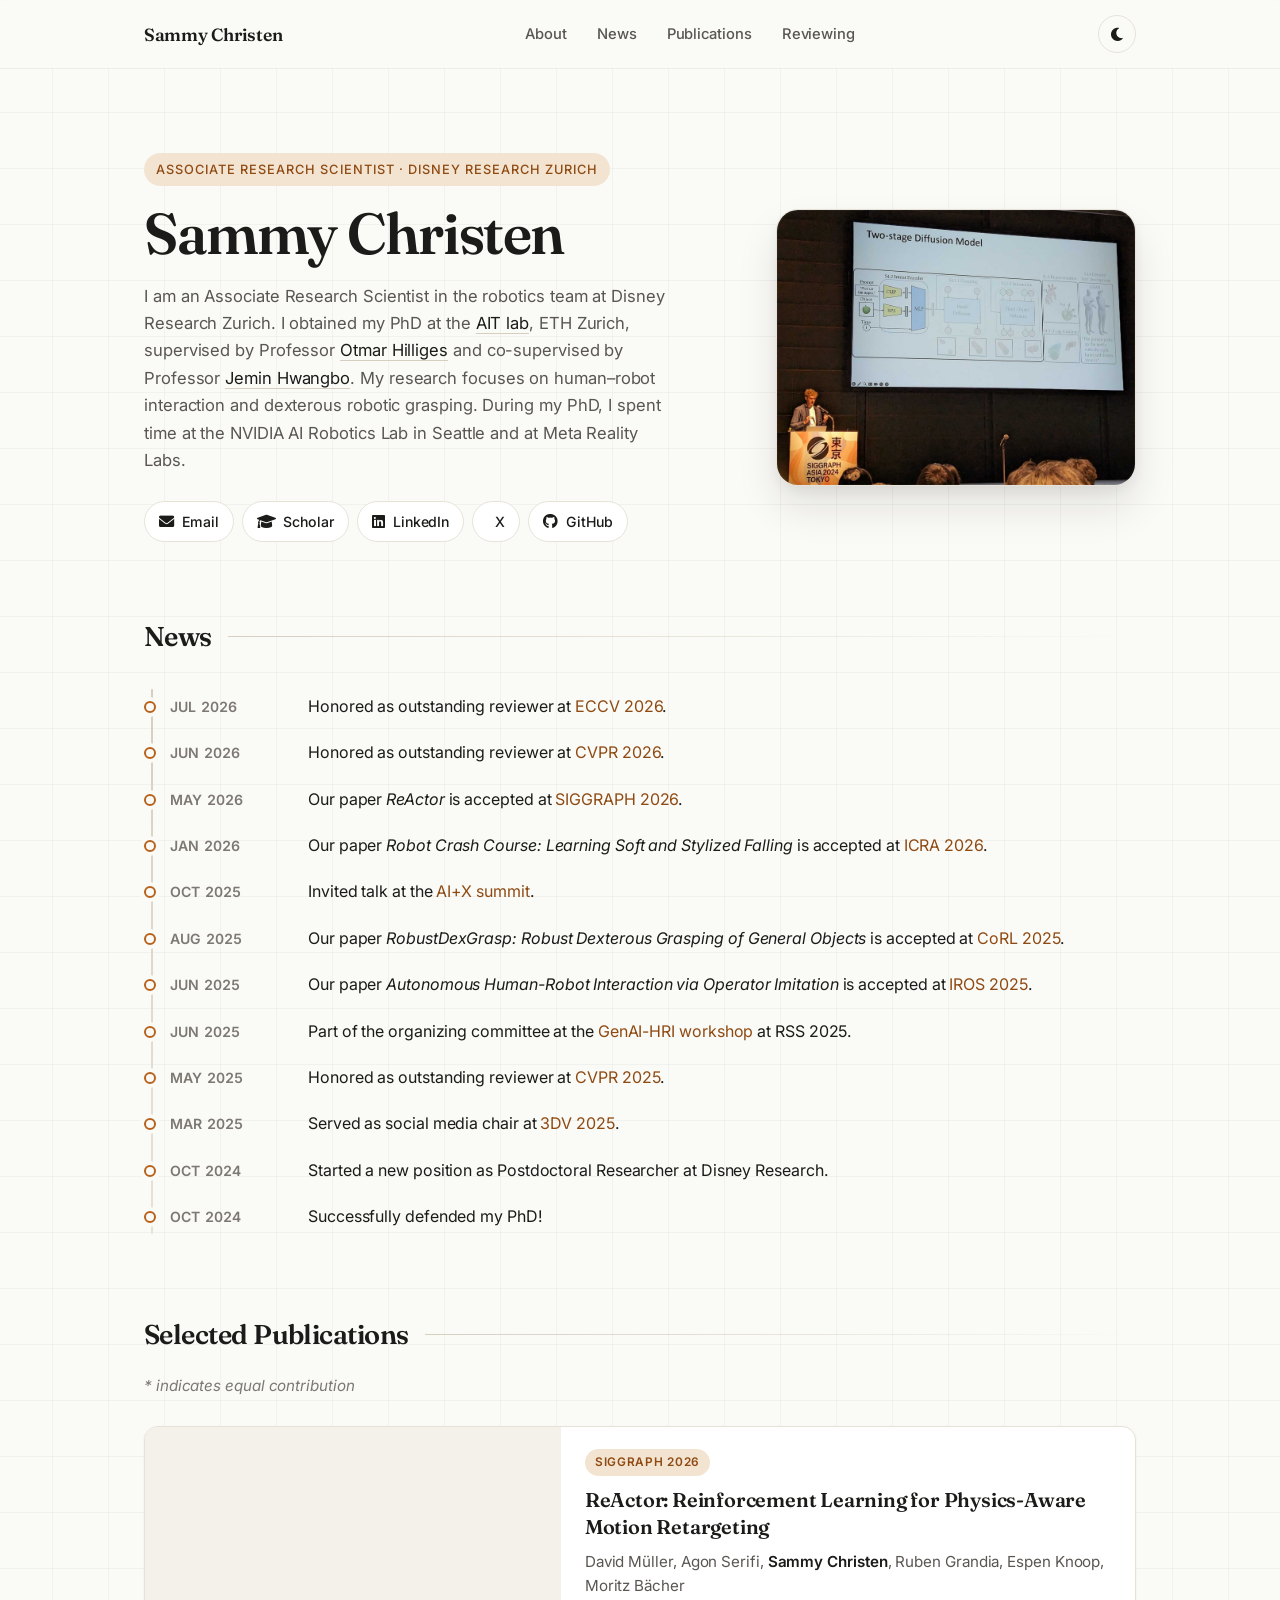
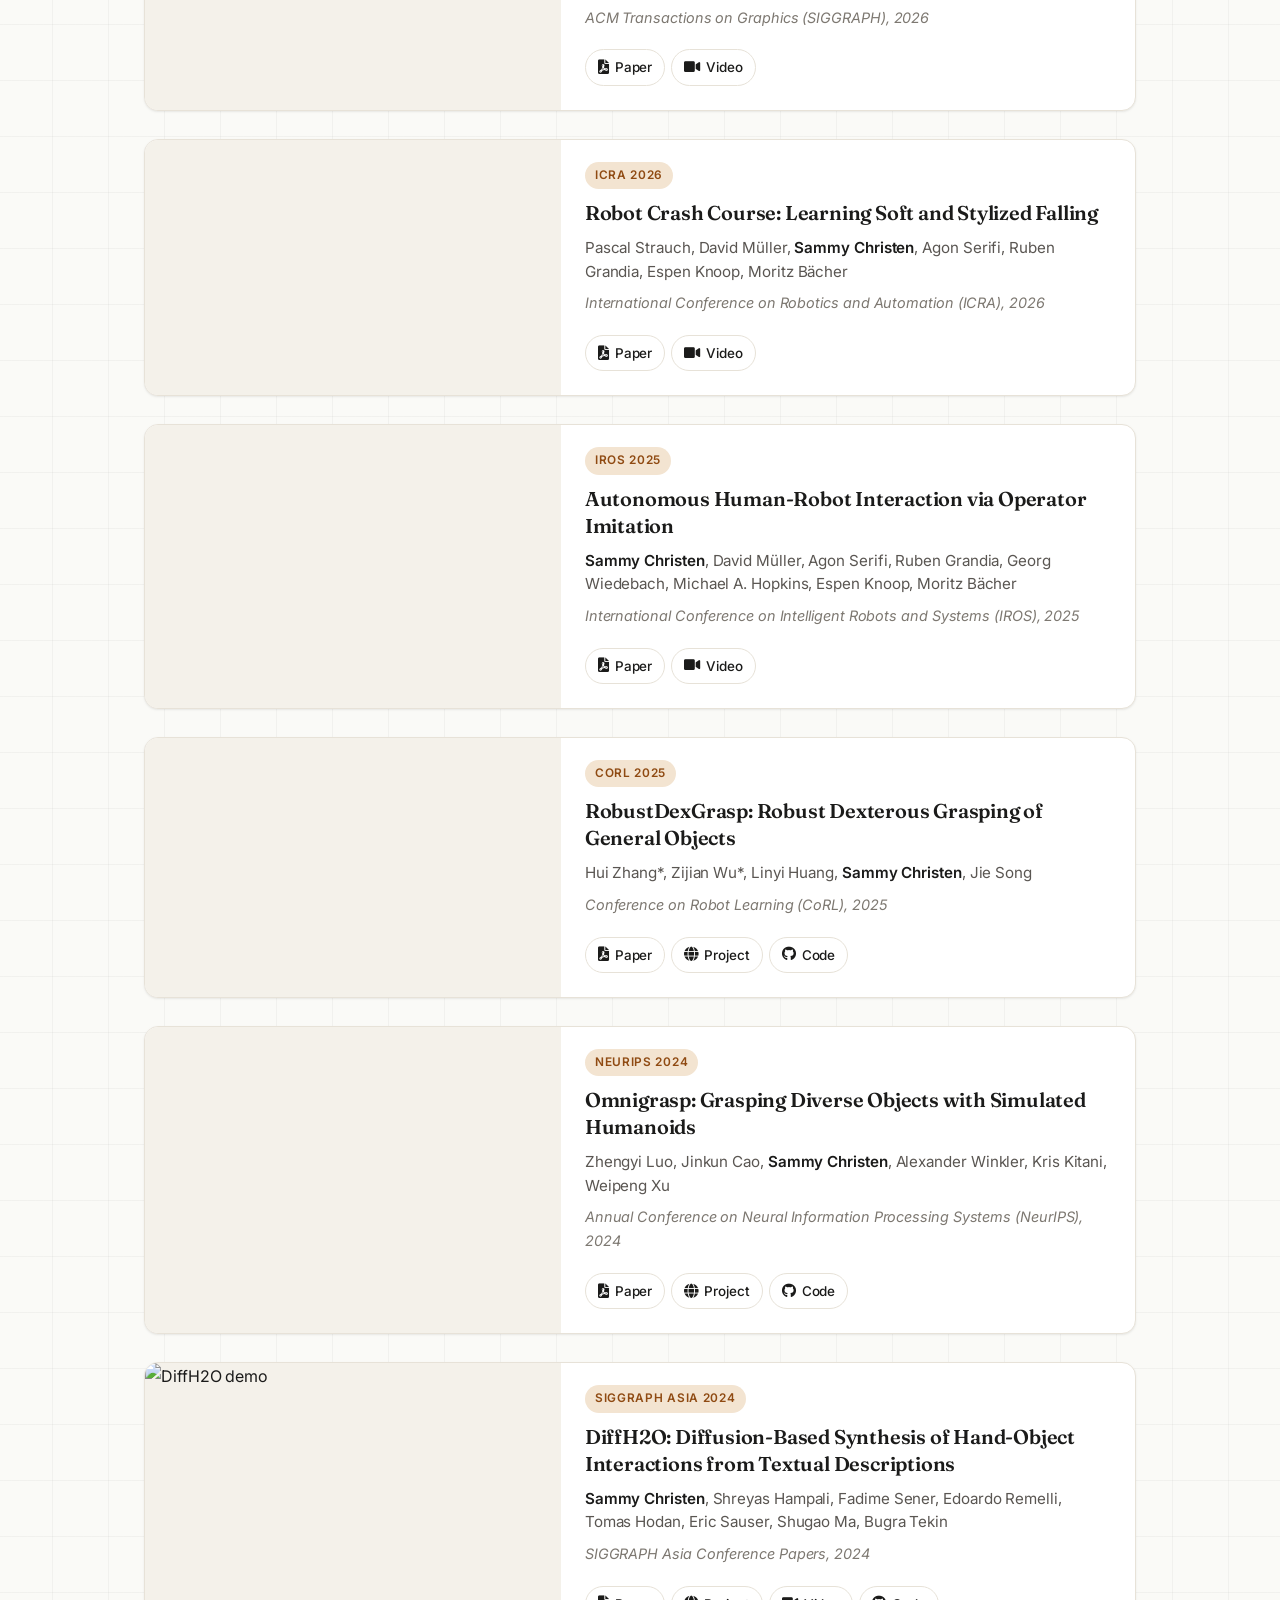
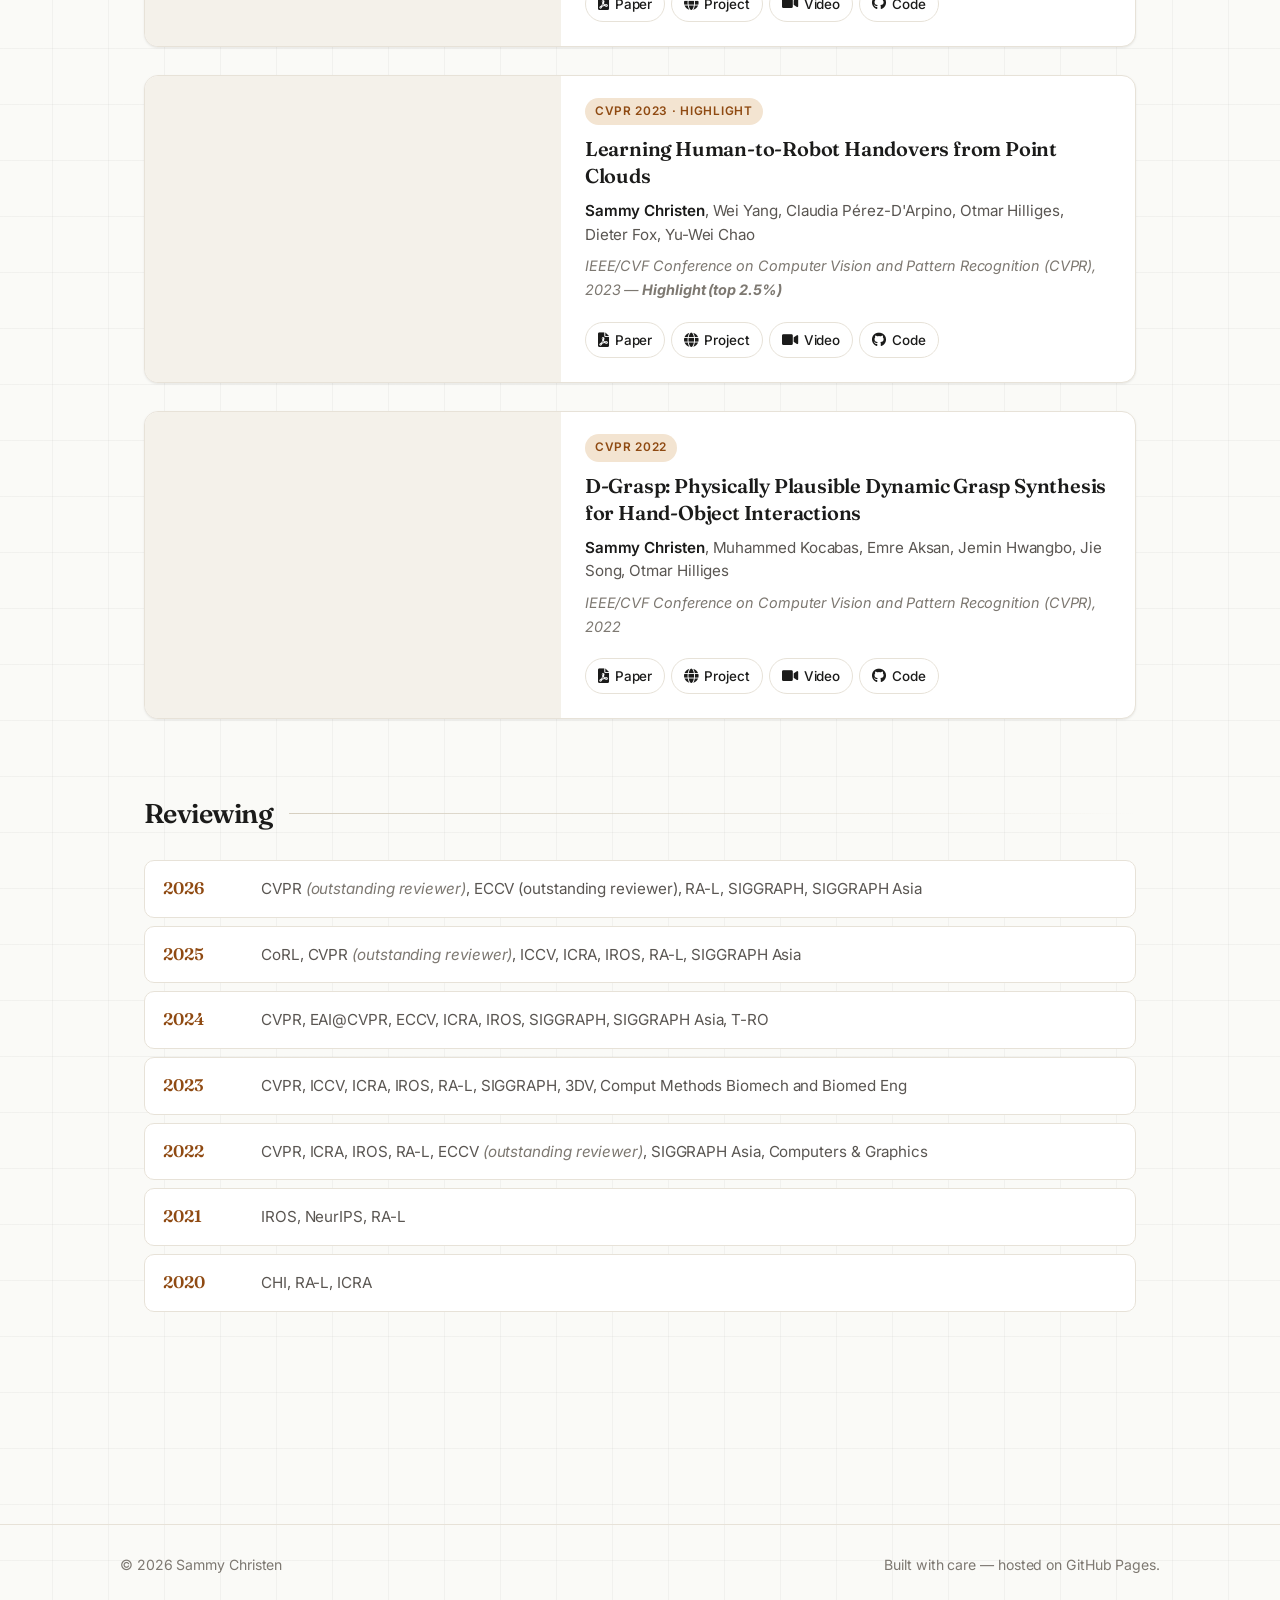
==== commit bcede9d1: "correct text" ====
--- a/index.html
+++ b/index.html
@@ -67,7 +67,7 @@
         </header>
         <ol class="timeline">
           <li class="timeline-item">
-            <div class="timeline-date">Jun 2026</div>
+            <div class="timeline-date">Jul 2026</div>
             <div class="timeline-body"><p>Honored as outstanding reviewer at <a href="https://eccv.ecva.net/" target="_blank" rel="noopener">ECCV 2026</a>.</p></div>
           </li>
           <li class="timeline-item">
@@ -345,7 +345,7 @@
         <ul class="reviews-list">
           <li class="review-row">
             <span class="review-year">2026</span>
-            <span class="review-venues">CVPR <em>(outstanding reviewer)</em>, ECCV, SIGGRAPH, SIGGRAPH Asia</span>
+            <span class="review-venues">CVPR <em>(outstanding reviewer)</em>, ECCV (outstanding reviewer), RA-L, SIGGRAPH, SIGGRAPH Asia</span>
           </li>
           <li class="review-row">
             <span class="review-year">2025</span>
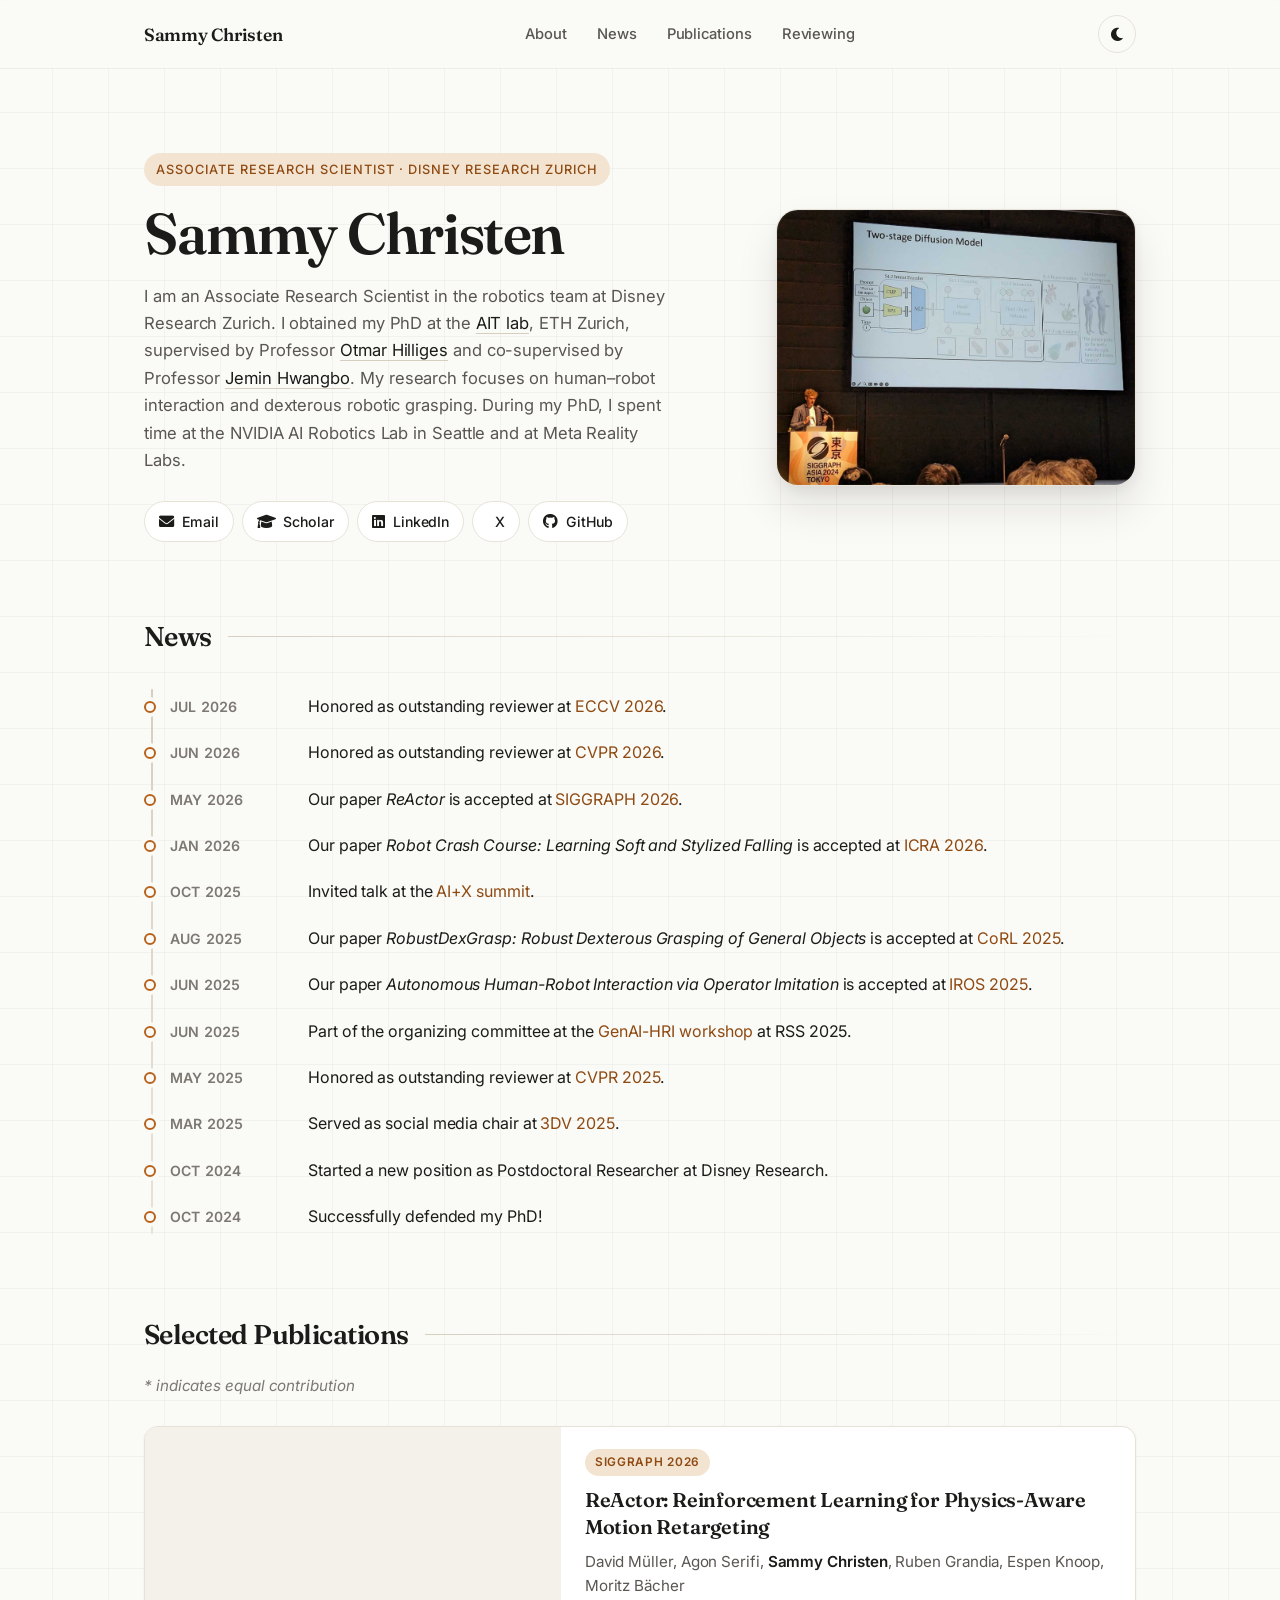
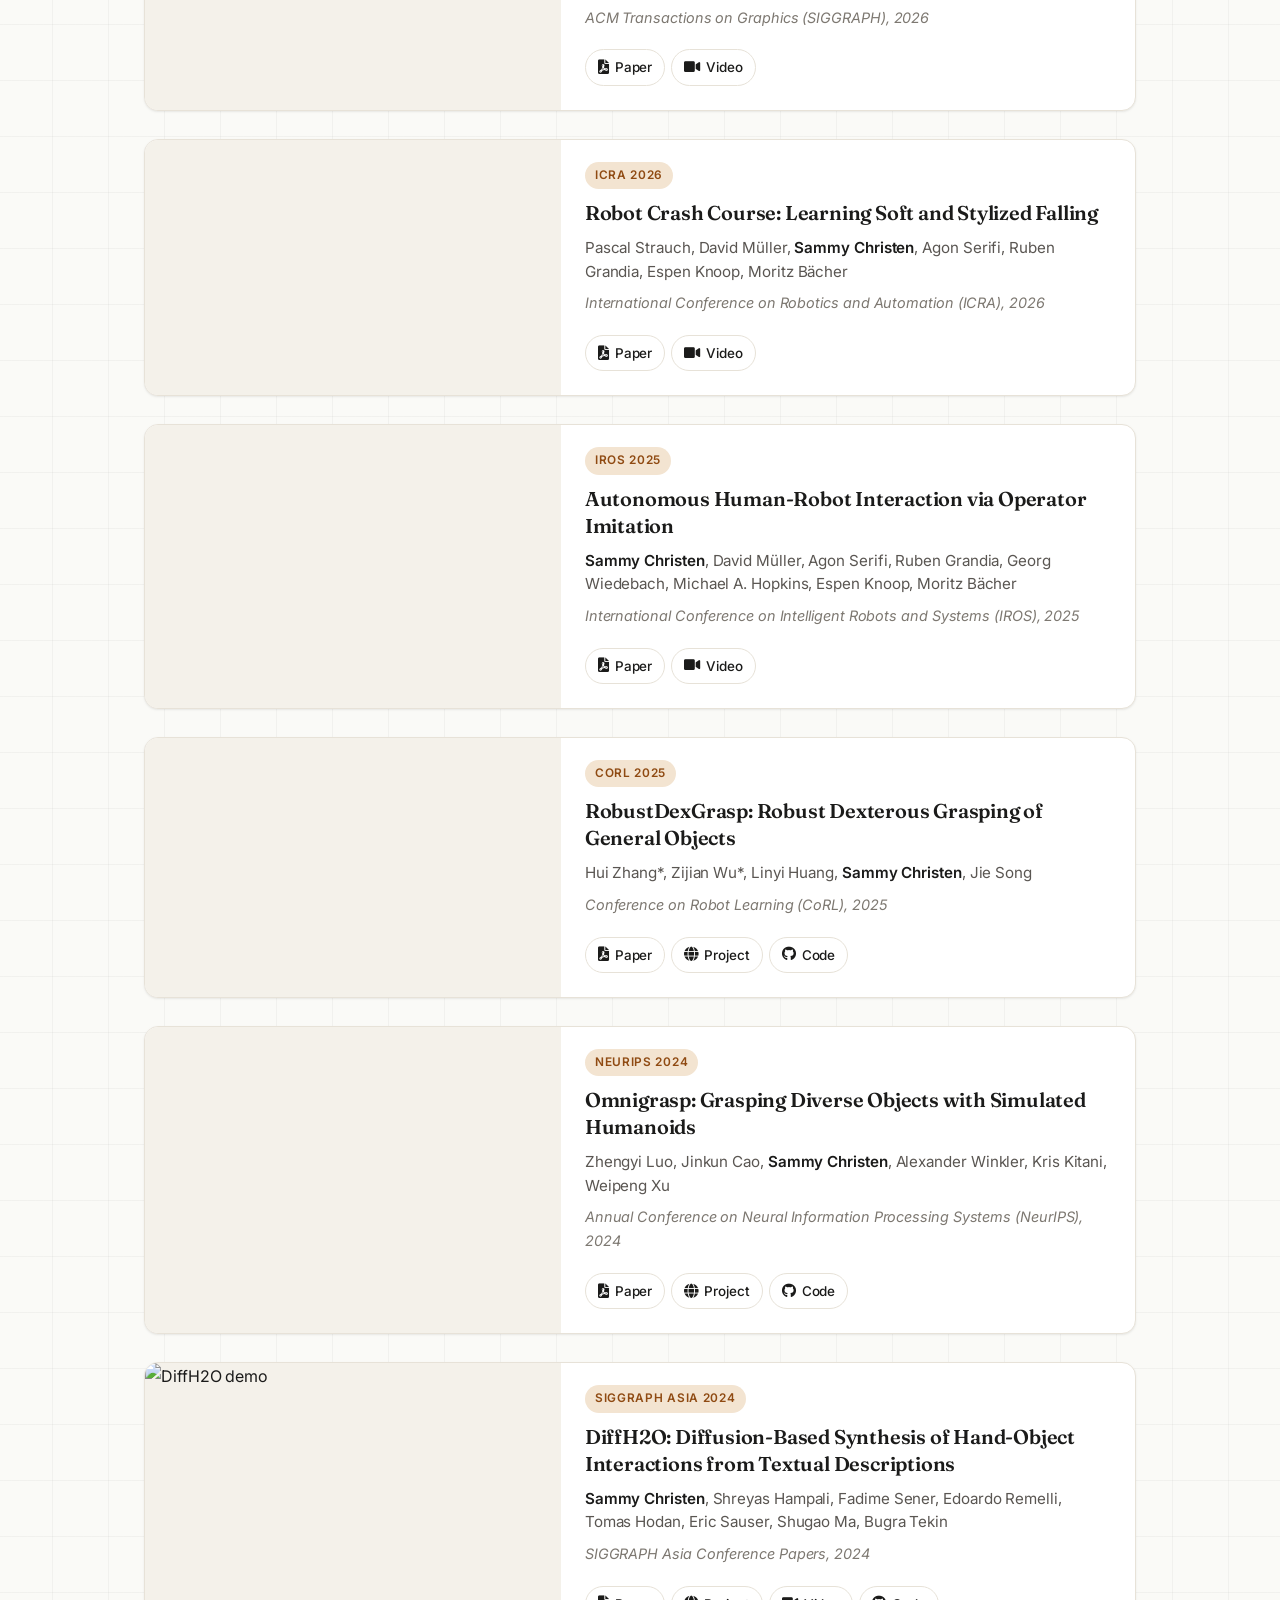
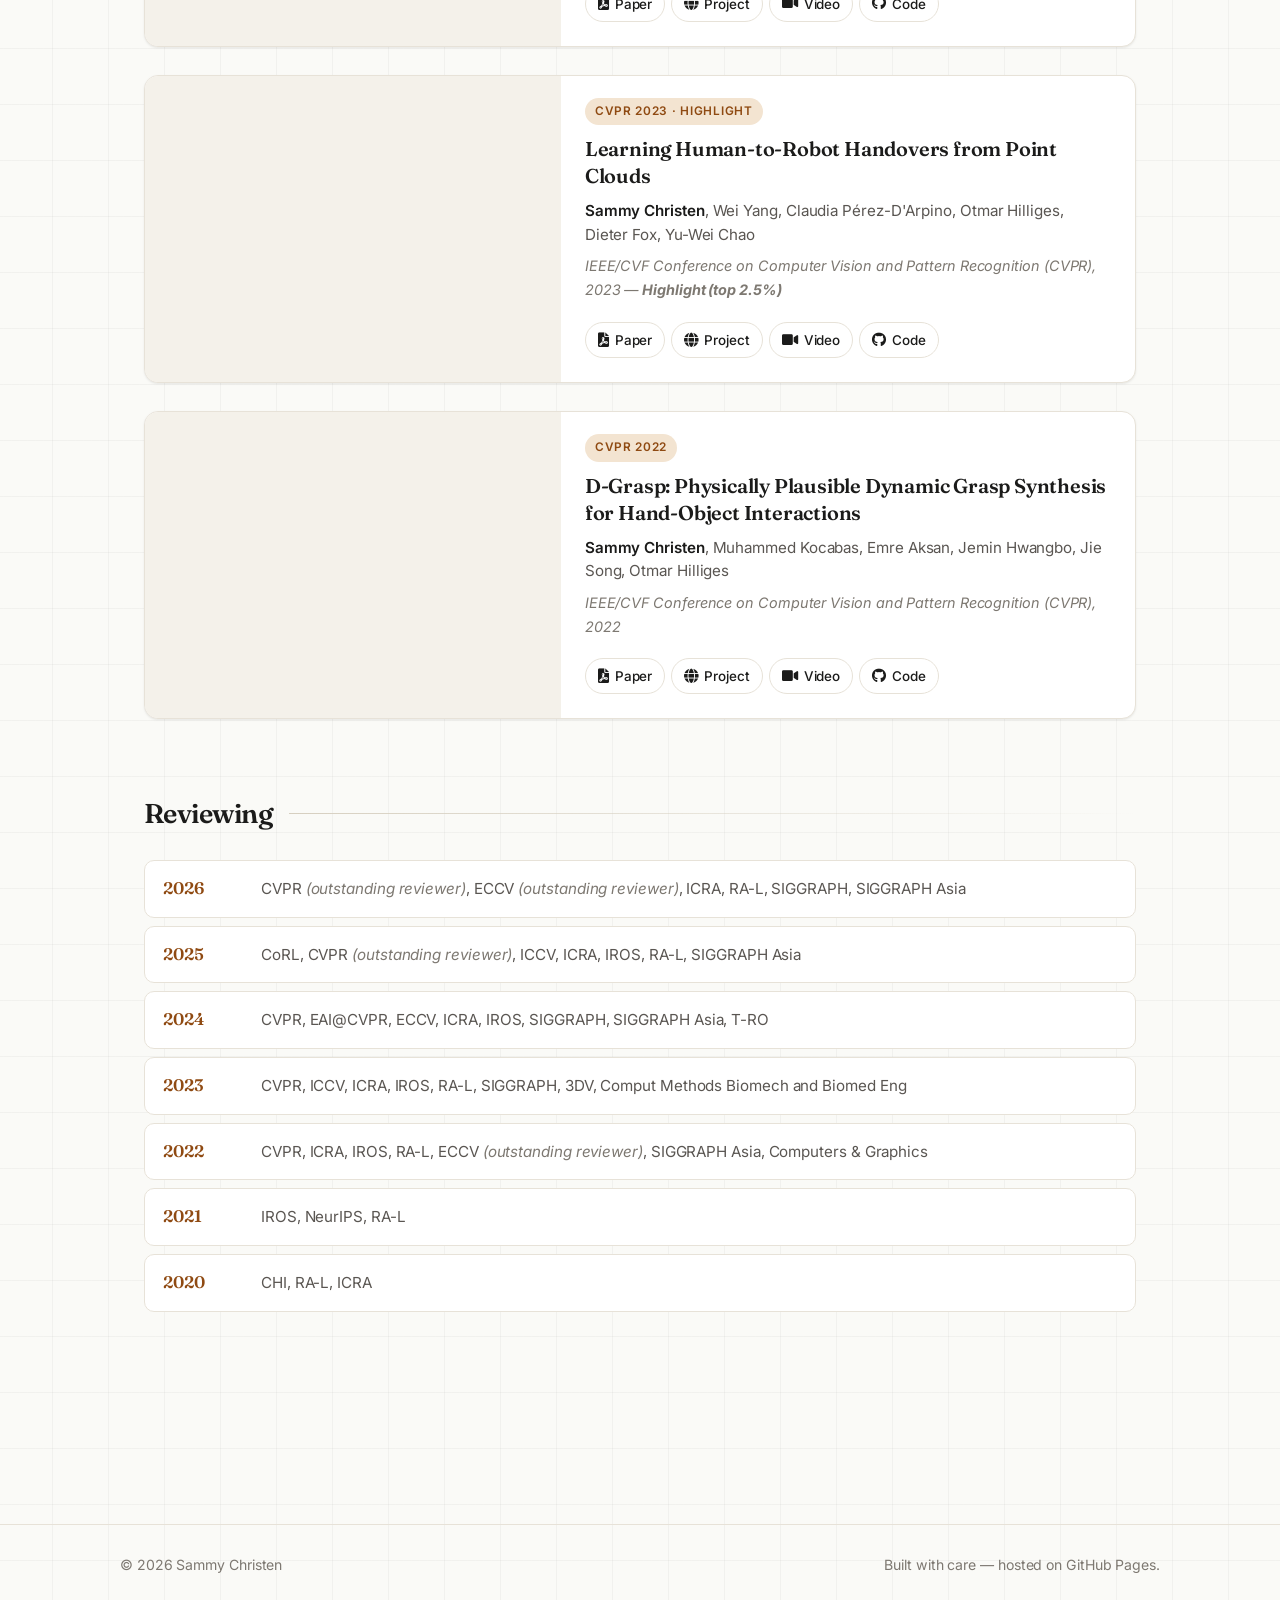
==== commit 93dc6597: "Add ICRA to reviewing" ====
--- a/index.html
+++ b/index.html
@@ -345,7 +345,7 @@
         <ul class="reviews-list">
           <li class="review-row">
             <span class="review-year">2026</span>
-            <span class="review-venues">CVPR <em>(outstanding reviewer)</em>, ECCV (outstanding reviewer), RA-L, SIGGRAPH, SIGGRAPH Asia</span>
+            <span class="review-venues">CVPR <em>(outstanding reviewer)</em>, ECCV <em>(outstanding reviewer)</em>, ICRA, RA-L, SIGGRAPH, SIGGRAPH Asia</span>
           </li>
           <li class="review-row">
             <span class="review-year">2025</span>
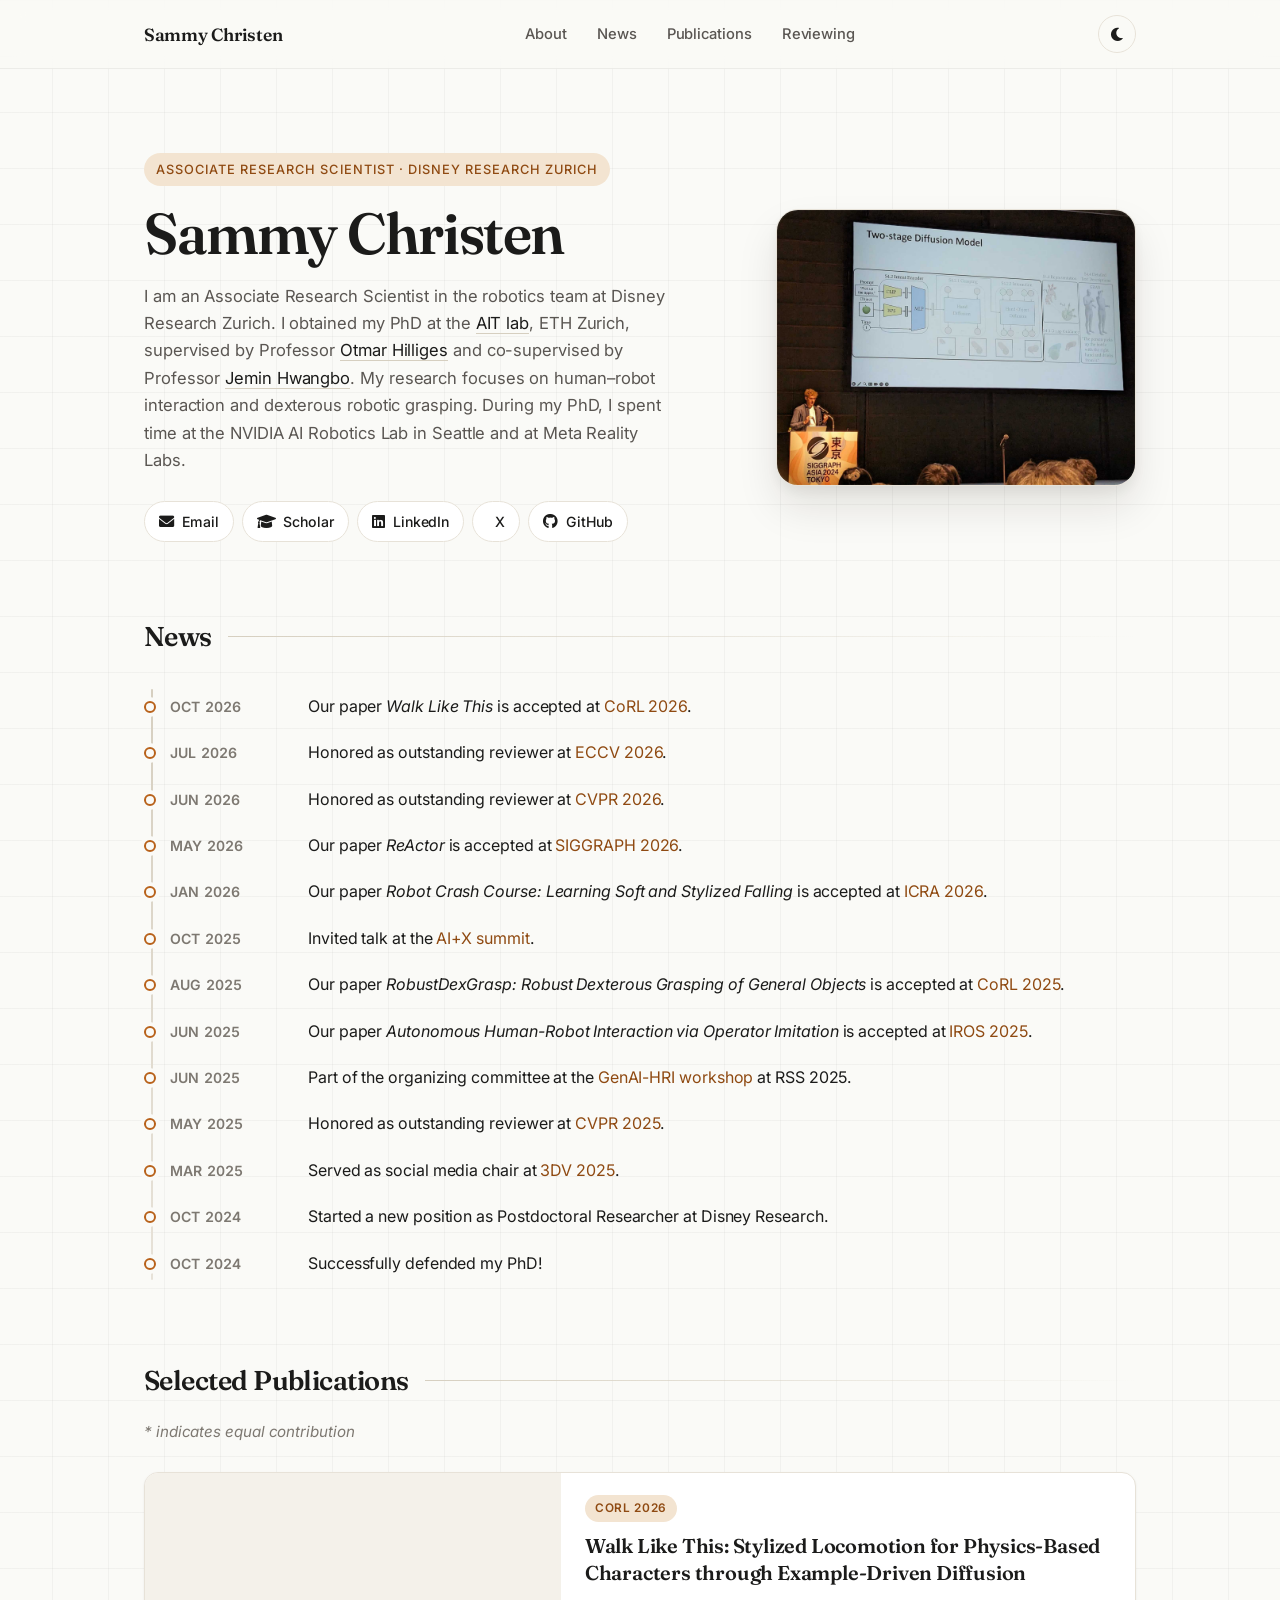
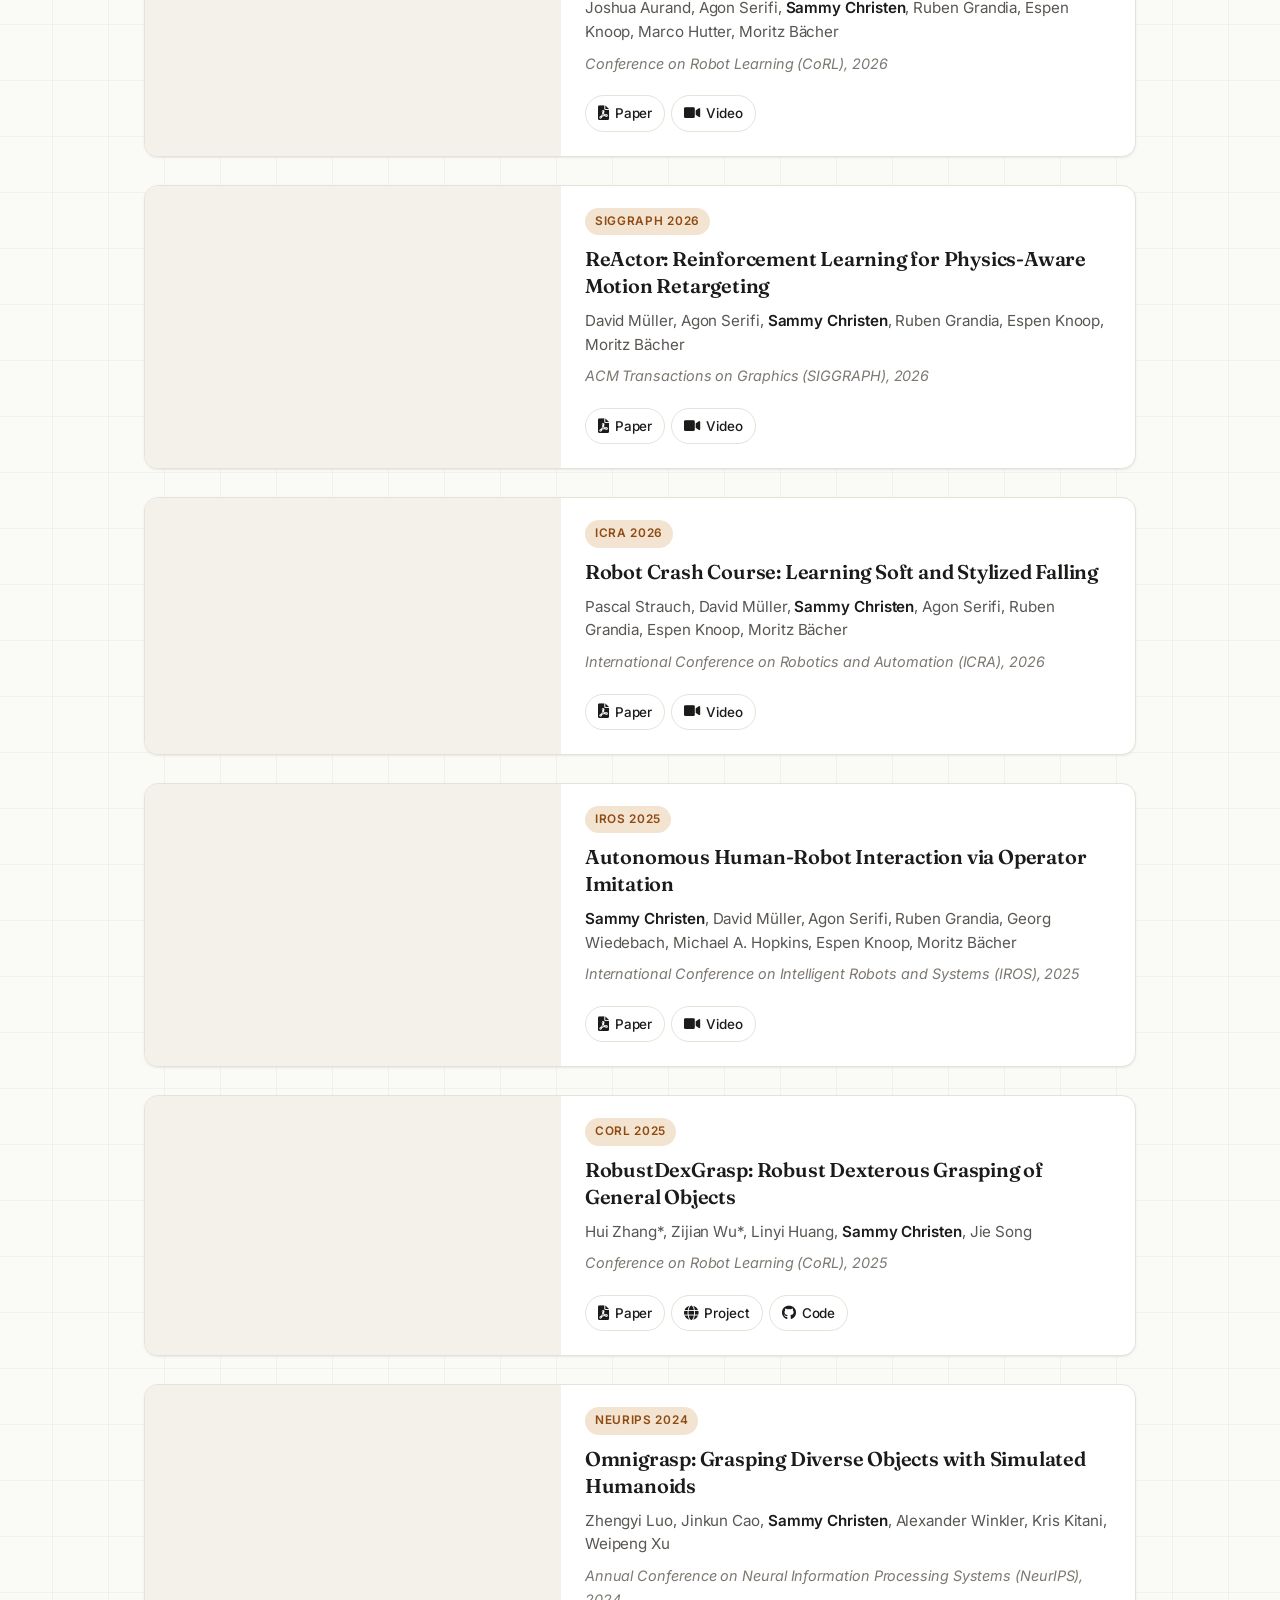
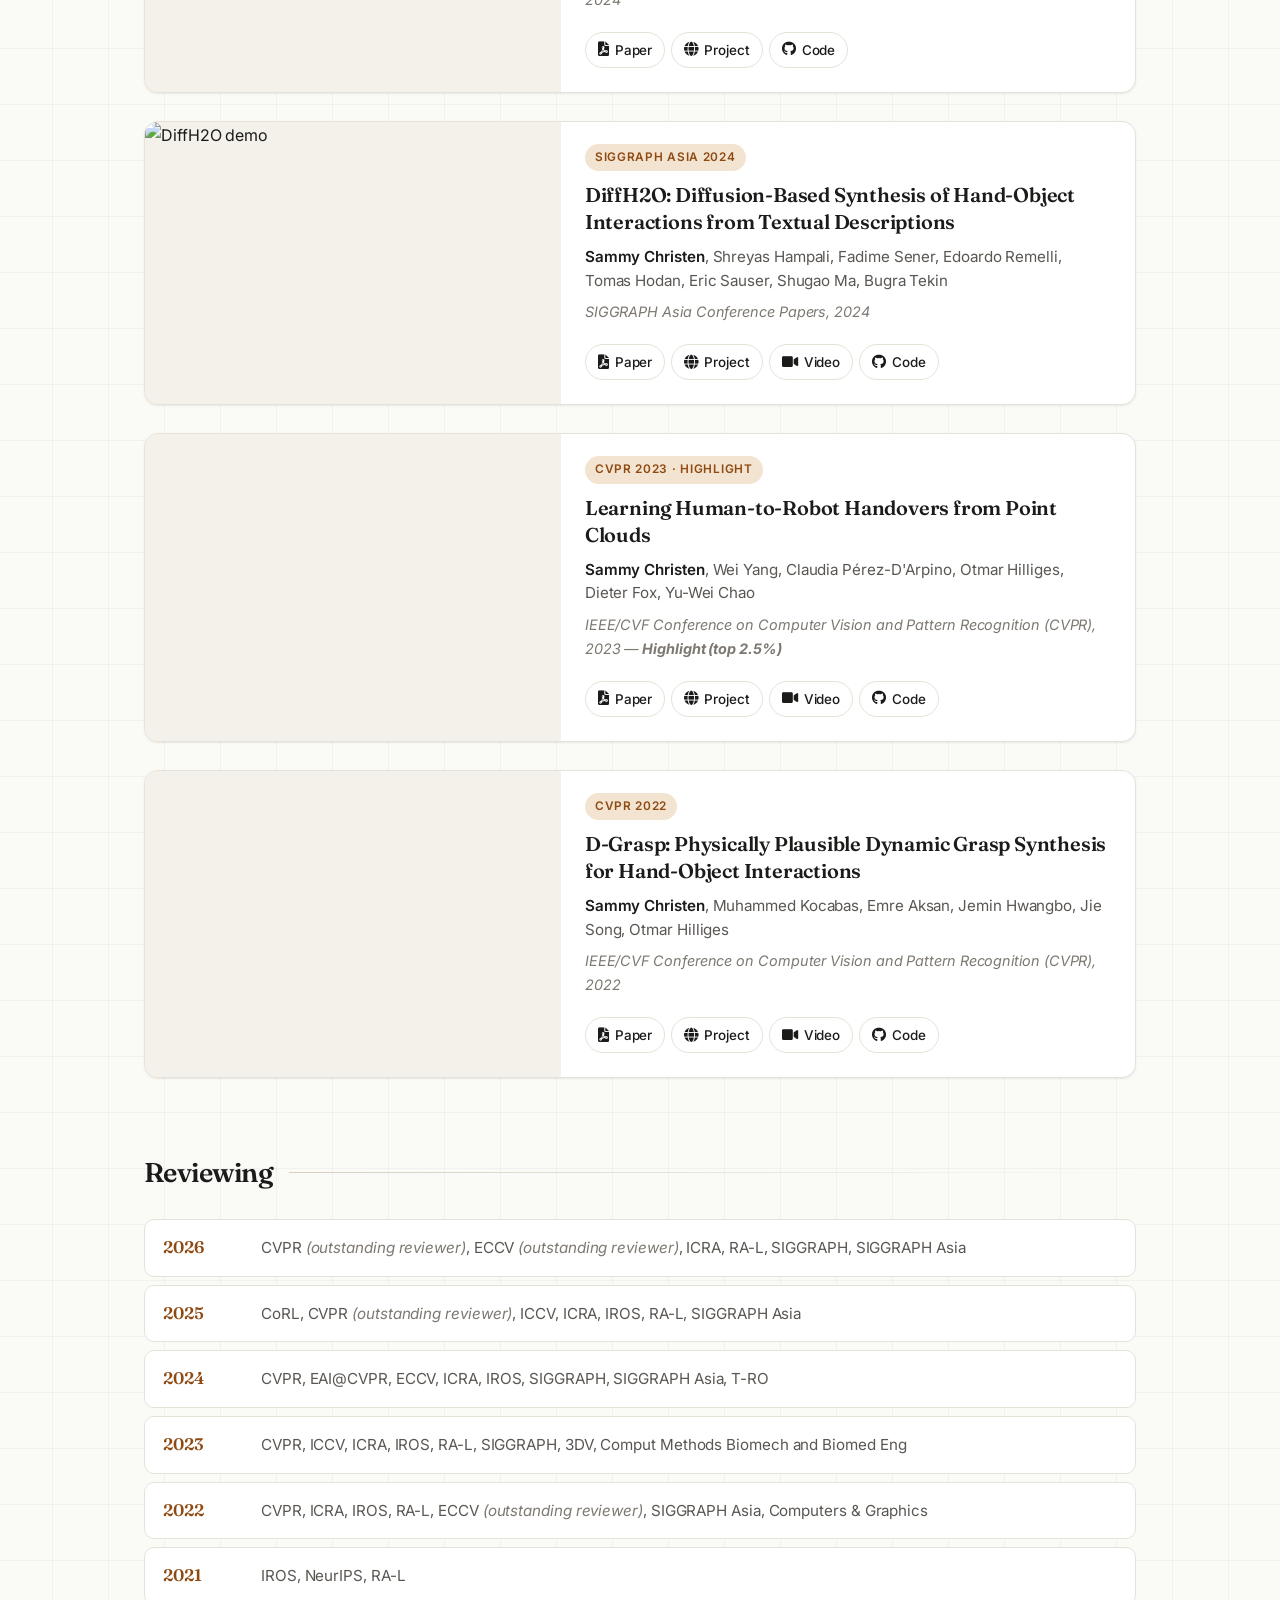
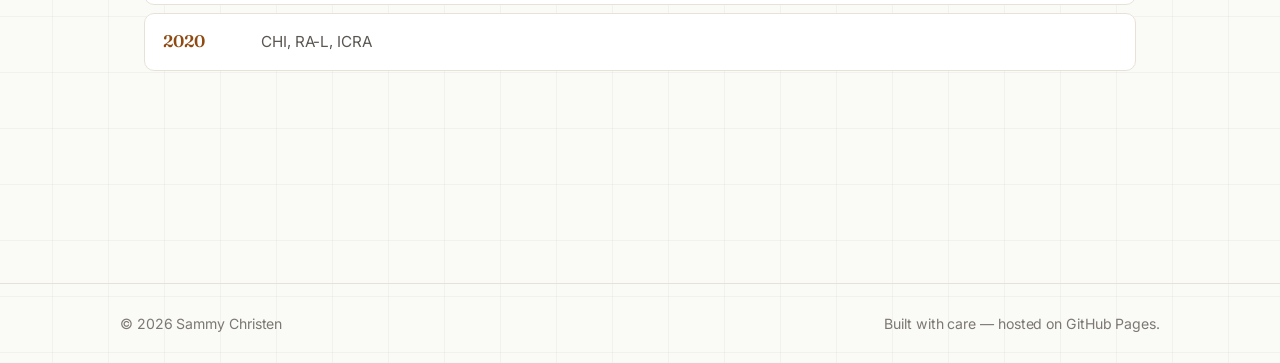
==== commit b951c4da: "Add Walk Like This (CoRL 2026) to homepage. Include publication entry, news item, and preview video." ====
--- a/index.html
+++ b/index.html
@@ -67,6 +67,10 @@
         </header>
         <ol class="timeline">
           <li class="timeline-item">
+            <div class="timeline-date">Oct 2026</div>
+            <div class="timeline-body"><p>Our paper <em>Walk Like This</em> is accepted at <a href="https://www.corl.org/" target="_blank" rel="noopener">CoRL 2026</a>.</p></div>
+          </li>
+          <li class="timeline-item">
             <div class="timeline-date">Jul 2026</div>
             <div class="timeline-body"><p>Honored as outstanding reviewer at <a href="https://eccv.ecva.net/" target="_blank" rel="noopener">ECCV 2026</a>.</p></div>
           </li>
@@ -124,6 +128,32 @@
           <span class="section-rule" aria-hidden="true"></span>
         </header>
         <p class="section-subtitle"><em>* indicates equal contribution</em></p>
+
+        <article class="publication-item">
+          <div class="publication-media">
+            <video autoplay muted loop playsinline preload="metadata">
+              <source src="images/walkLikeThis.mp4" type="video/mp4">
+            </video>
+          </div>
+          <div class="publication-content">
+            <span class="pub-venue-badge">CoRL 2026</span>
+            <h3 class="publication-title">Walk Like This: Stylized Locomotion for Physics-Based Characters through Example-Driven Diffusion</h3>
+            <p class="publication-authors">
+              <a href="https://mavt.ethz.ch/people/person-detail.MjM2NDc0.TGlzdC81NTksLTE3MDY5NzgwMTc=.html">Joshua Aurand</a>,
+              <a href="https://aserifi.github.io/">Agon Serifi</a>,
+              <strong><a href="https://sammychristen.github.io">Sammy Christen</a></strong>,
+              <a href="https://scholar.google.com/citations?user=ep0cXXsAAAAJ&hl=en">Ruben Grandia</a>,
+              <a href="https://ch.linkedin.com/in/espen-knoop-47b525114">Espen Knoop</a>,
+              <a href="https://rsl.ethz.ch/people/person-detail.html?person_id=266">Marco Hutter</a>,
+              <a href="https://www.baecher.info/">Moritz Bächer</a>
+            </p>
+            <p class="publication-venue">Conference on Robot Learning (CoRL), 2026</p>
+            <div class="publication-links">
+              <a href="https://arxiv.org/abs/2610.18147"><i class="fas fa-file-pdf"></i> Paper</a>
+              <a href="https://www.youtube.com/watch?v=roFnS6N7nJ4"><i class="fas fa-video"></i> Video</a>
+            </div>
+          </div>
+        </article>
 
         <article class="publication-item">
           <div class="publication-media">
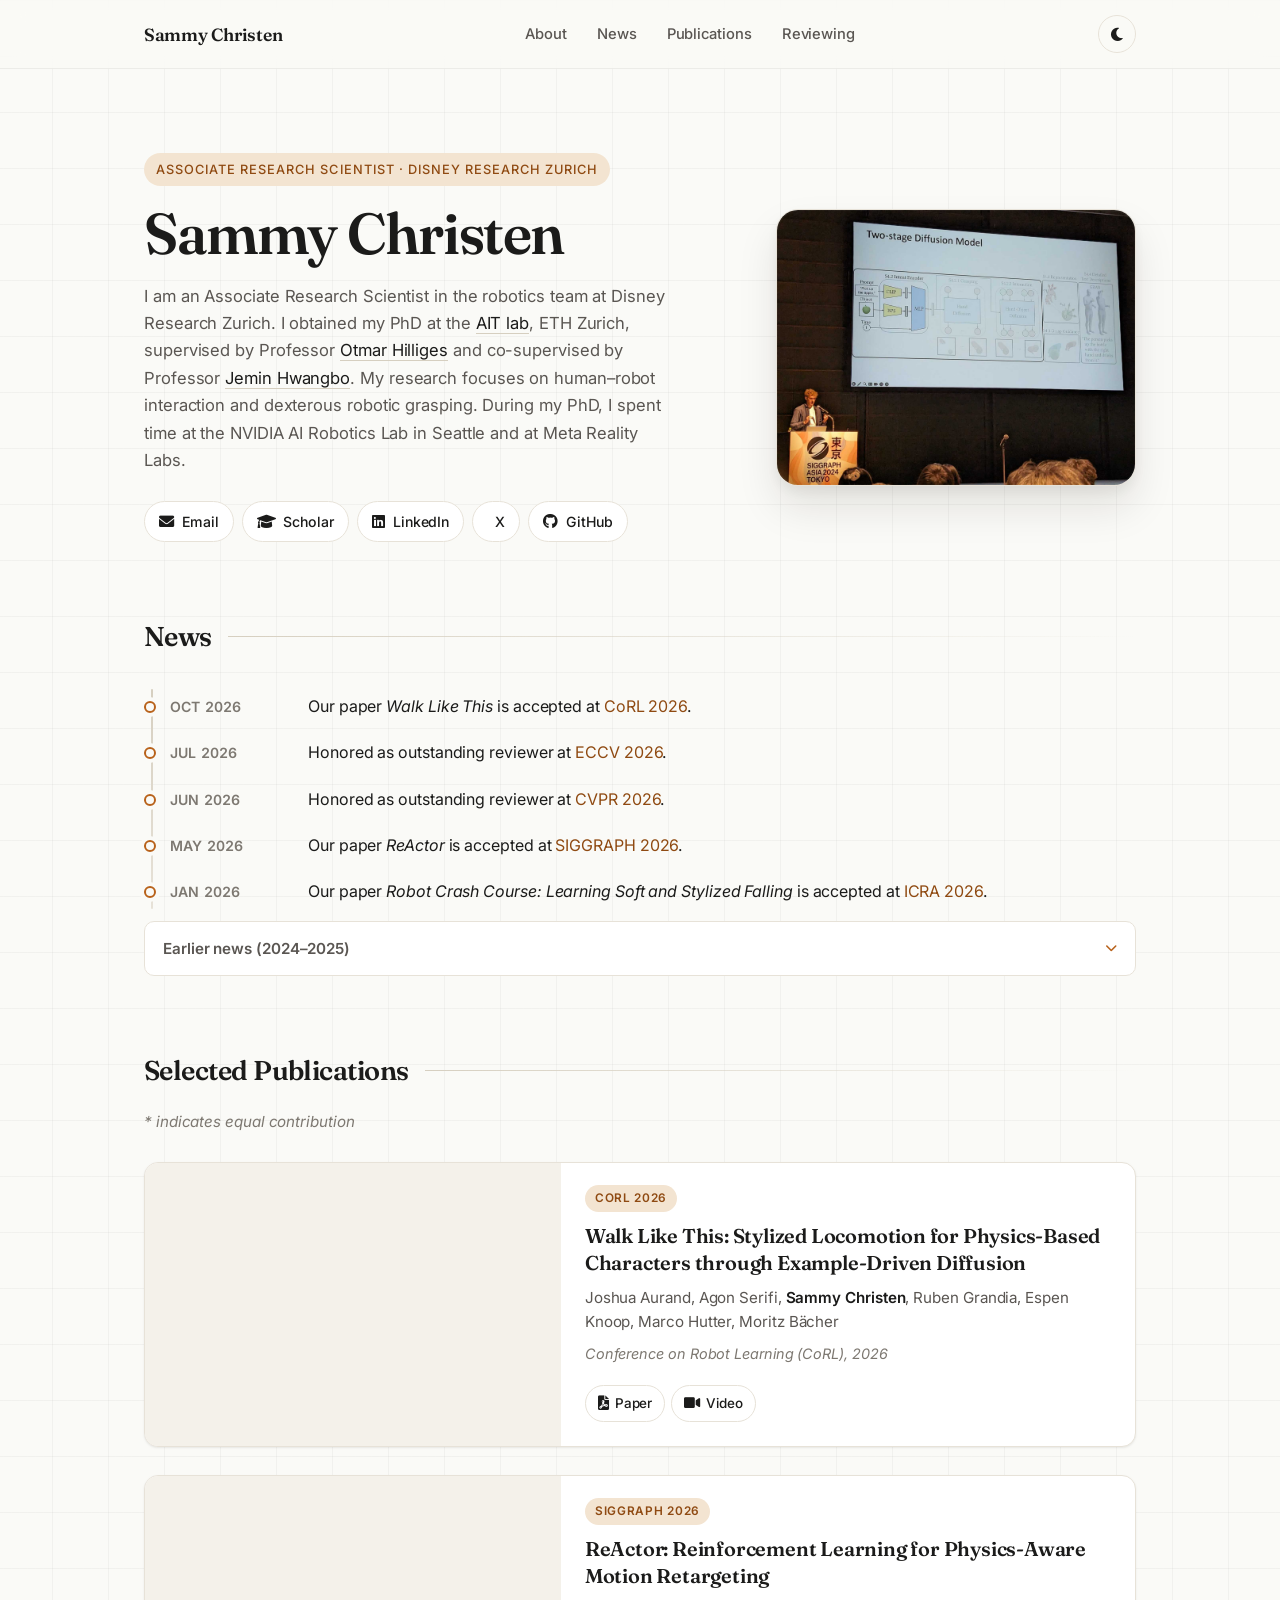
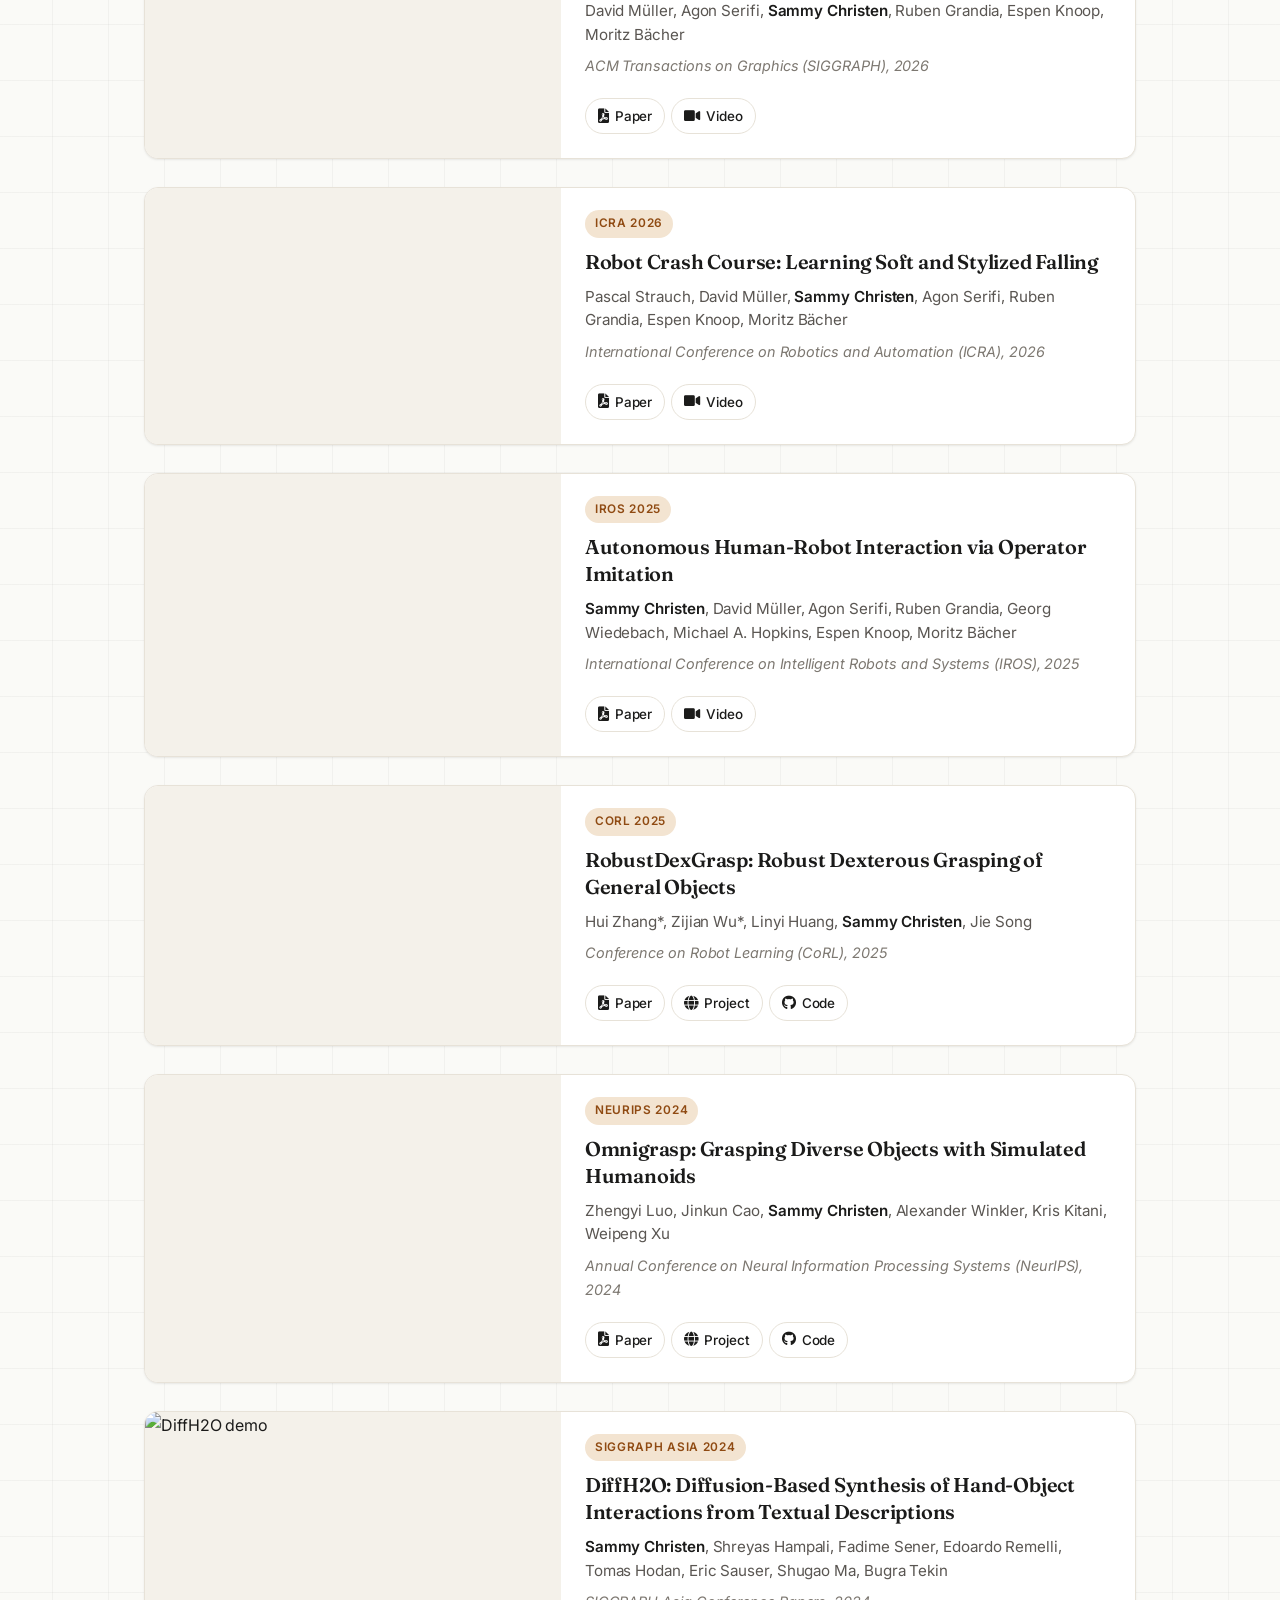
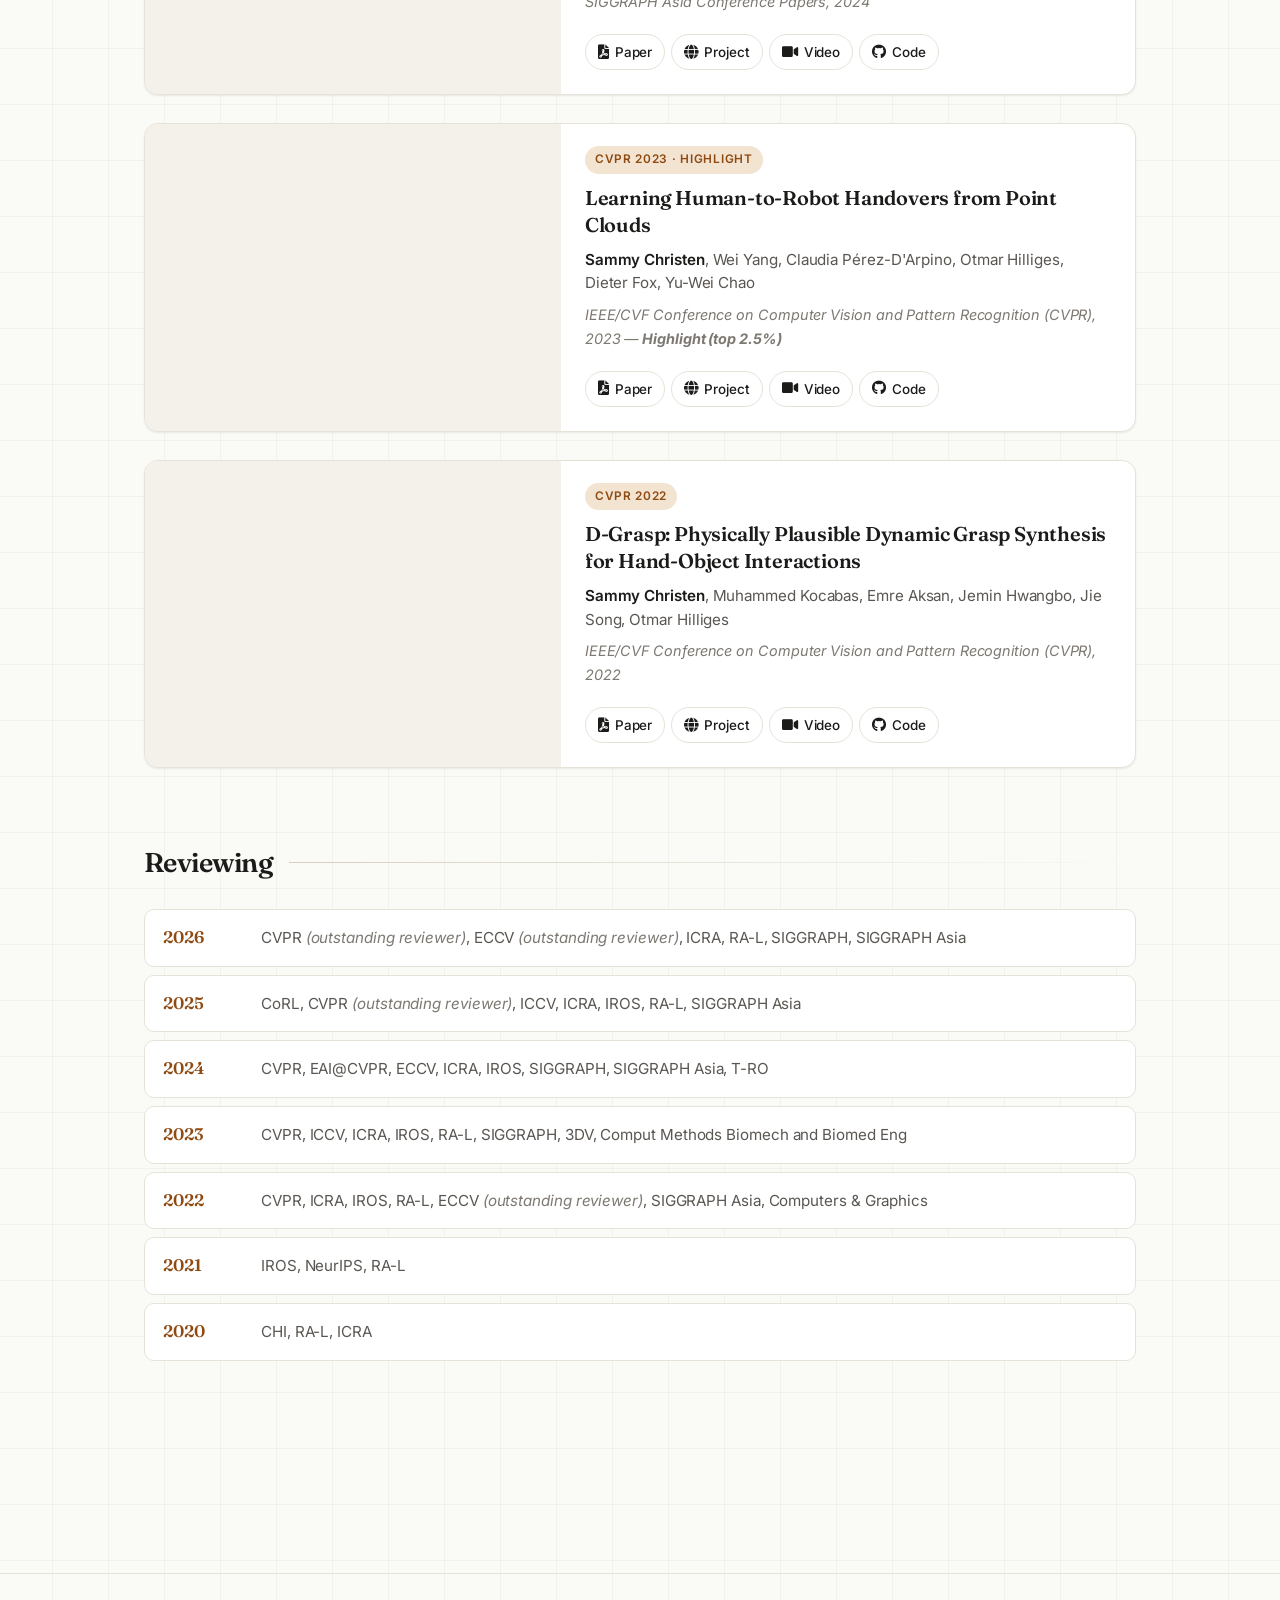
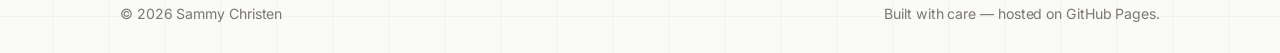
==== commit 4b0de183: "Collapse older news into an expandable archive. Keep 2026 items visible and tuck 2024–2025 entries b" ====
--- a/index.html
+++ b/index.html
@@ -86,39 +86,48 @@
             <div class="timeline-date">Jan 2026</div>
             <div class="timeline-body"><p>Our paper <em>Robot Crash Course: Learning Soft and Stylized Falling</em> is accepted at <a href="https://2026.ieee-icra.org/" target="_blank" rel="noopener">ICRA 2026</a>.</p></div>
           </li>
-          <li class="timeline-item">
-            <div class="timeline-date">Oct 2025</div>
-            <div class="timeline-body"><p>Invited talk at the <a href="https://www.plusx.ai/" target="_blank" rel="noopener">AI+X summit</a>.</p></div>
-          </li>
-          <li class="timeline-item">
-            <div class="timeline-date">Aug 2025</div>
-            <div class="timeline-body"><p>Our paper <em>RobustDexGrasp: Robust Dexterous Grasping of General Objects</em> is accepted at <a href="https://www.corl.org/" target="_blank" rel="noopener">CoRL 2025</a>.</p></div>
-          </li>
-          <li class="timeline-item">
-            <div class="timeline-date">Jun 2025</div>
-            <div class="timeline-body"><p>Our paper <em>Autonomous Human-Robot Interaction via Operator Imitation</em> is accepted at <a href="https://www.iros25.org/" target="_blank" rel="noopener">IROS 2025</a>.</p></div>
-          </li>
-          <li class="timeline-item">
-            <div class="timeline-date">Jun 2025</div>
-            <div class="timeline-body"><p>Part of the organizing committee at the <a href="https://sites.google.com/view/gai-hri/home" target="_blank" rel="noopener">GenAI-HRI workshop</a> at RSS 2025.</p></div>
-          </li>
-          <li class="timeline-item">
-            <div class="timeline-date">May 2025</div>
-            <div class="timeline-body"><p>Honored as outstanding reviewer at <a href="https://cvpr.thecvf.com/" target="_blank" rel="noopener">CVPR 2025</a>.</p></div>
-          </li>
-          <li class="timeline-item">
-            <div class="timeline-date">Mar 2025</div>
-            <div class="timeline-body"><p>Served as social media chair at <a href="https://3dvconf.github.io/2025/" target="_blank" rel="noopener">3DV 2025</a>.</p></div>
-          </li>
-          <li class="timeline-item">
-            <div class="timeline-date">Oct 2024</div>
-            <div class="timeline-body"><p>Started a new position as Postdoctoral Researcher at Disney Research.</p></div>
-          </li>
-          <li class="timeline-item">
-            <div class="timeline-date">Oct 2024</div>
-            <div class="timeline-body"><p>Successfully defended my PhD!</p></div>
-          </li>
         </ol>
+
+        <details class="news-archive" id="news-archive">
+          <summary class="news-archive-toggle">
+            <span>Earlier news (2024–2025)</span>
+            <i class="fas fa-chevron-down news-archive-icon" aria-hidden="true"></i>
+          </summary>
+          <ol class="timeline timeline-archive">
+            <li class="timeline-item">
+              <div class="timeline-date">Oct 2025</div>
+              <div class="timeline-body"><p>Invited talk at the <a href="https://www.plusx.ai/" target="_blank" rel="noopener">AI+X summit</a>.</p></div>
+            </li>
+            <li class="timeline-item">
+              <div class="timeline-date">Aug 2025</div>
+              <div class="timeline-body"><p>Our paper <em>RobustDexGrasp: Robust Dexterous Grasping of General Objects</em> is accepted at <a href="https://www.corl.org/" target="_blank" rel="noopener">CoRL 2025</a>.</p></div>
+            </li>
+            <li class="timeline-item">
+              <div class="timeline-date">Jun 2025</div>
+              <div class="timeline-body"><p>Our paper <em>Autonomous Human-Robot Interaction via Operator Imitation</em> is accepted at <a href="https://www.iros25.org/" target="_blank" rel="noopener">IROS 2025</a>.</p></div>
+            </li>
+            <li class="timeline-item">
+              <div class="timeline-date">Jun 2025</div>
+              <div class="timeline-body"><p>Part of the organizing committee at the <a href="https://sites.google.com/view/gai-hri/home" target="_blank" rel="noopener">GenAI-HRI workshop</a> at RSS 2025.</p></div>
+            </li>
+            <li class="timeline-item">
+              <div class="timeline-date">May 2025</div>
+              <div class="timeline-body"><p>Honored as outstanding reviewer at <a href="https://cvpr.thecvf.com/" target="_blank" rel="noopener">CVPR 2025</a>.</p></div>
+            </li>
+            <li class="timeline-item">
+              <div class="timeline-date">Mar 2025</div>
+              <div class="timeline-body"><p>Served as social media chair at <a href="https://3dvconf.github.io/2025/" target="_blank" rel="noopener">3DV 2025</a>.</p></div>
+            </li>
+            <li class="timeline-item">
+              <div class="timeline-date">Oct 2024</div>
+              <div class="timeline-body"><p>Started a new position as Postdoctoral Researcher at Disney Research.</p></div>
+            </li>
+            <li class="timeline-item">
+              <div class="timeline-date">Oct 2024</div>
+              <div class="timeline-body"><p>Successfully defended my PhD!</p></div>
+            </li>
+          </ol>
+        </details>
       </section>
 
       <!-- Publications -->
--- a/stylesheet.css
+++ b/stylesheet.css
@@ -443,10 +443,64 @@
   font-size: 1rem;
 }
 
+.news-archive {
+  margin-top: 6px;
+  border: 1px solid var(--border);
+  border-radius: var(--radius-sm);
+  background: var(--surface);
+  overflow: hidden;
+}
+
+.news-archive-toggle {
+  display: flex;
+  align-items: center;
+  justify-content: space-between;
+  gap: 12px;
+  padding: 14px 18px;
+  font-weight: 600;
+  font-size: 0.95rem;
+  color: var(--text-muted);
+  cursor: pointer;
+  list-style: none;
+  user-select: none;
+  transition: color 0.2s var(--ease), background-color 0.2s var(--ease);
+}
+
+.news-archive-toggle::-webkit-details-marker {
+  display: none;
+}
+
+.news-archive-toggle:hover,
+.news-archive[open] > .news-archive-toggle {
+  color: var(--text);
+  background: var(--surface-2);
+}
+
+.news-archive-icon {
+  flex-shrink: 0;
+  font-size: 0.75rem;
+  color: var(--accent);
+  transition: transform 0.25s var(--ease);
+}
+
+.news-archive[open] .news-archive-icon {
+  transform: rotate(180deg);
+}
+
+.timeline-archive {
+  margin: 0;
+  padding: 4px 18px 16px 44px;
+  border-top: 1px solid var(--border);
+}
+
 @media (max-width: 600px) {
   .timeline-item {
     grid-template-columns: 1fr;
     gap: 4px;
+  }
+
+  .timeline-archive {
+    padding-left: 36px;
   }
 }
 
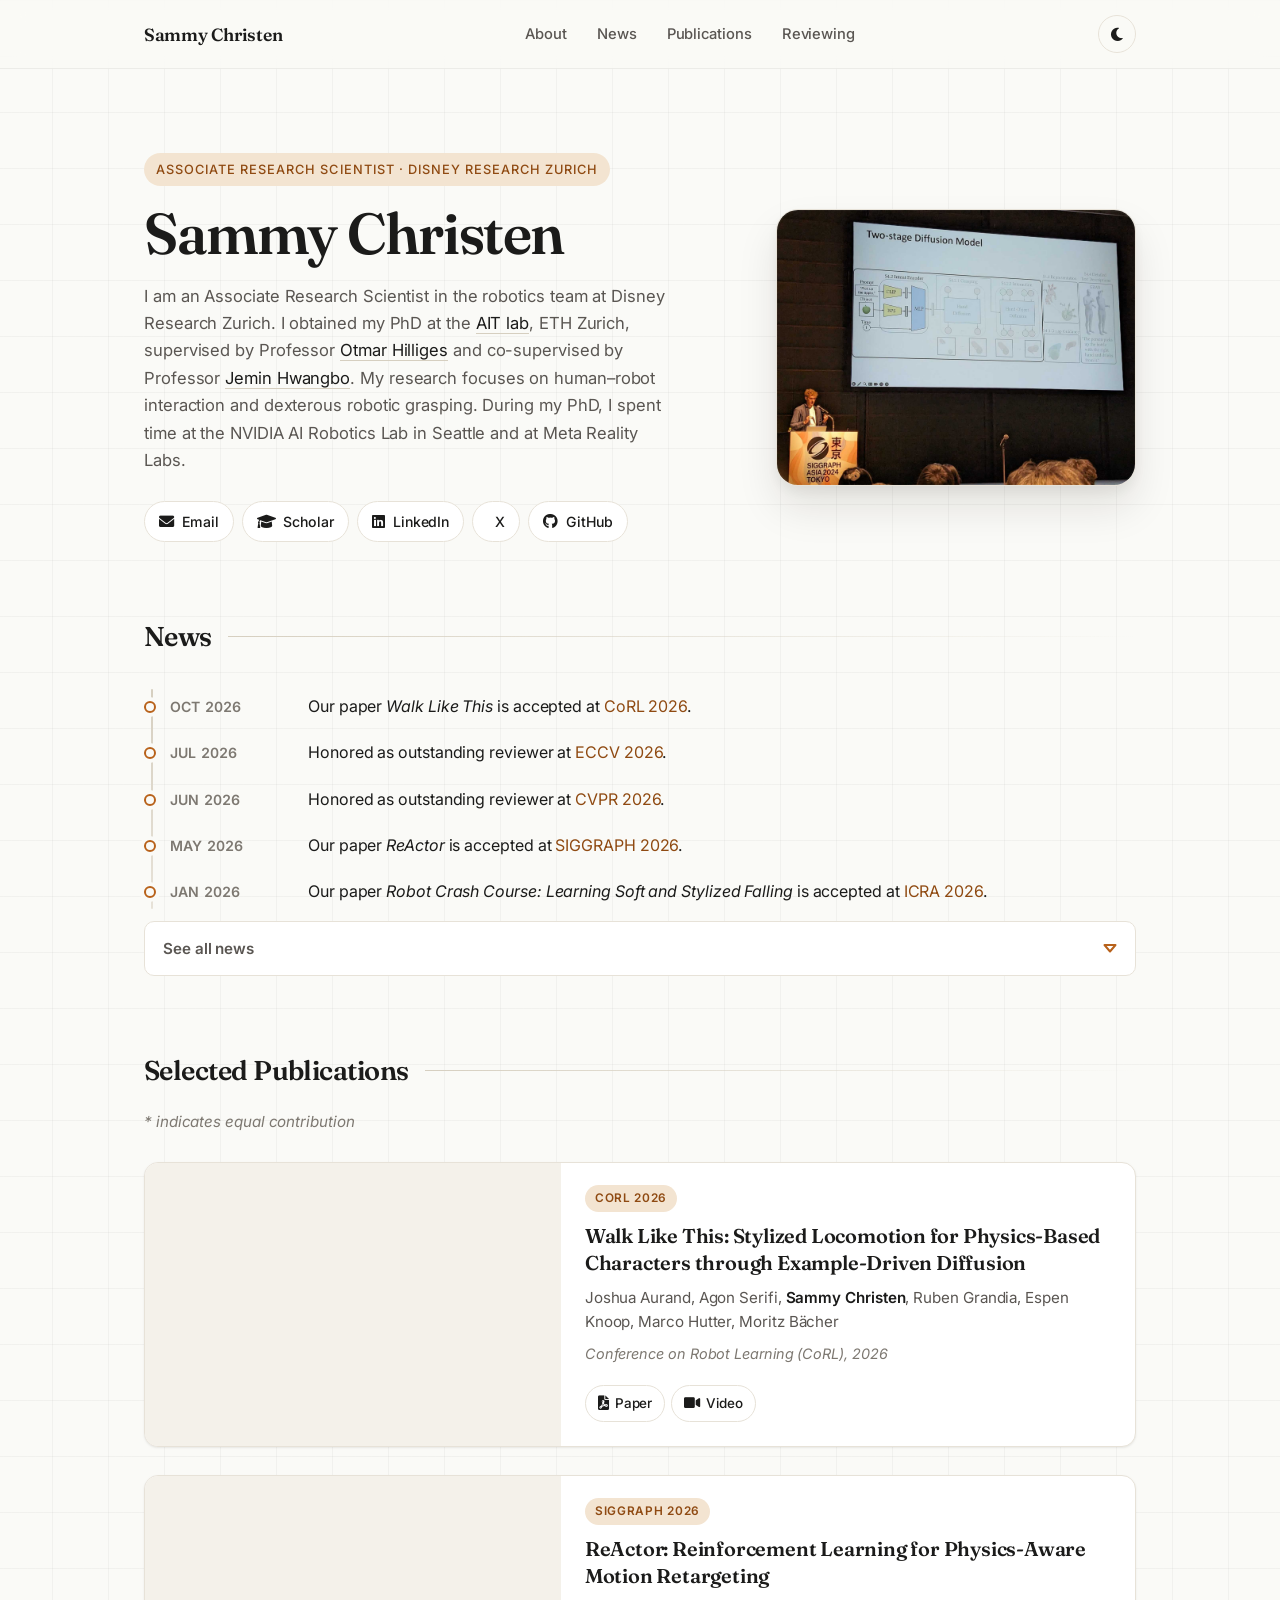
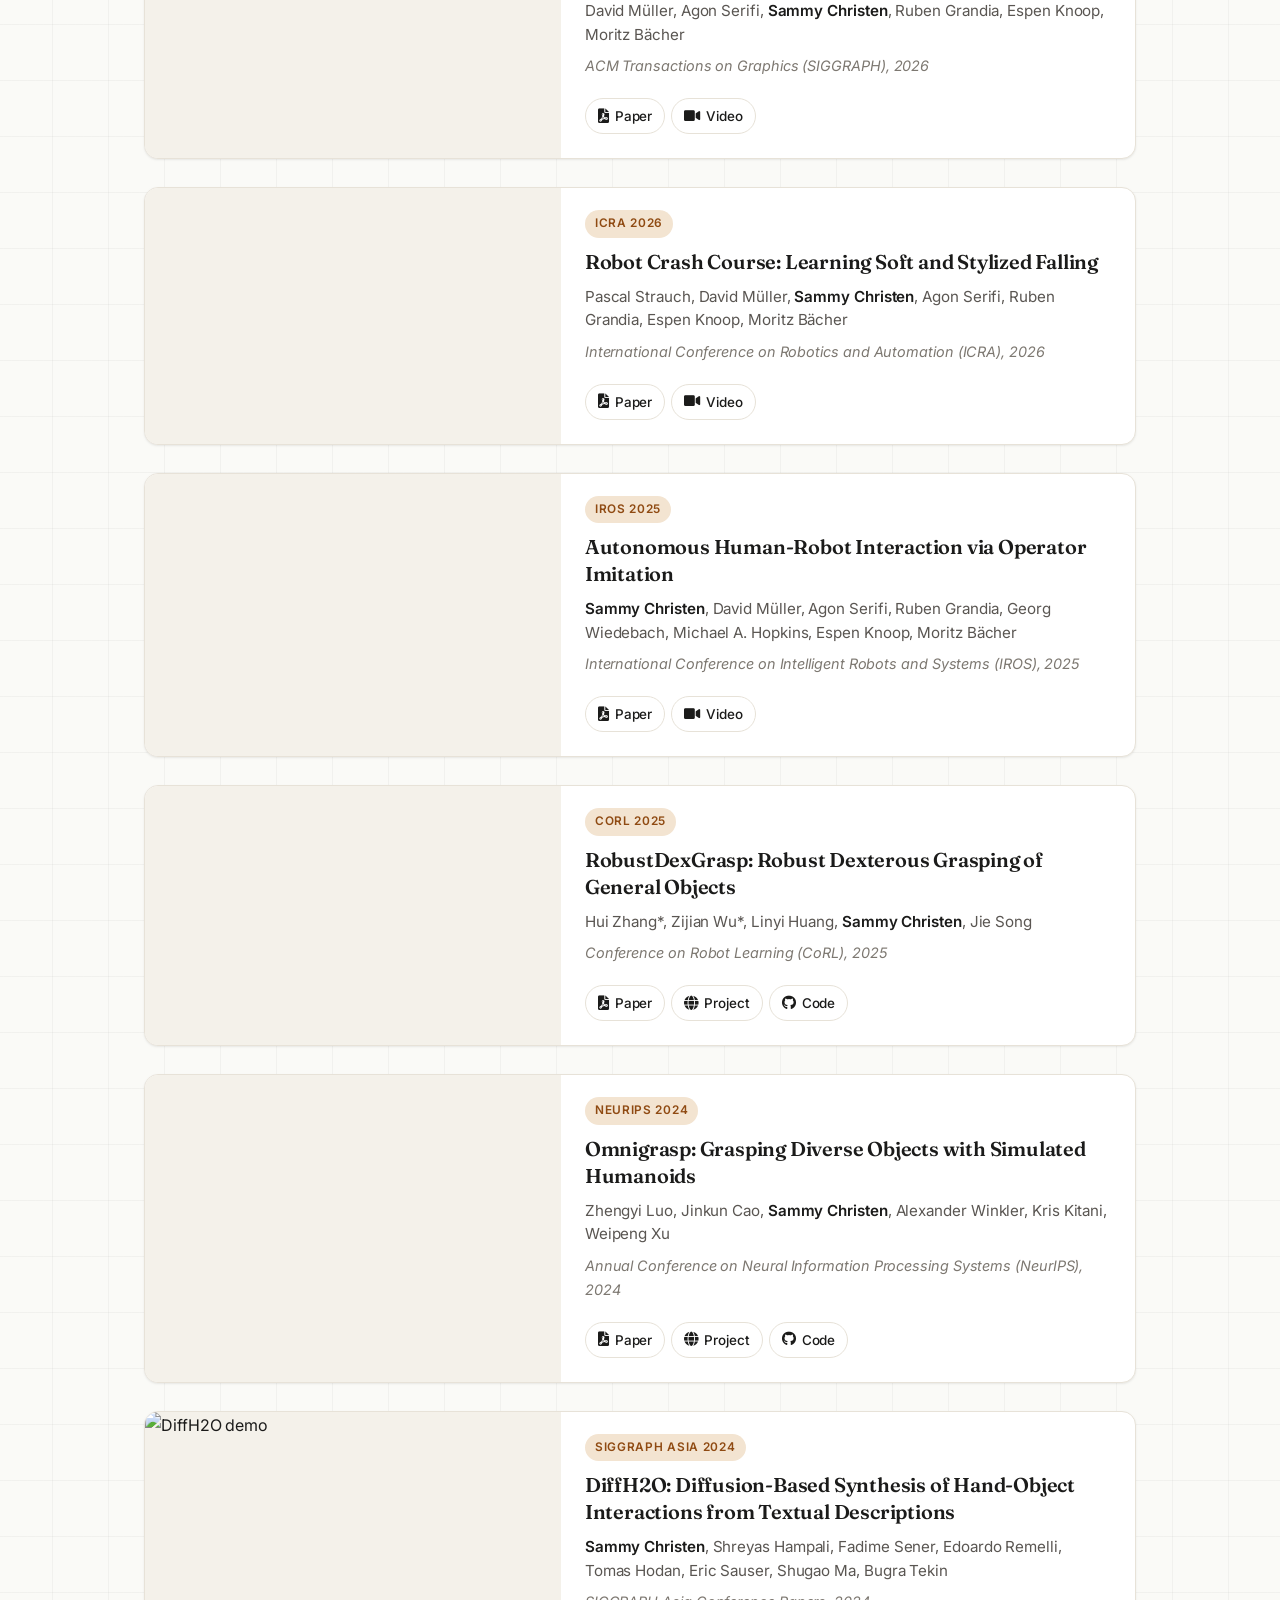
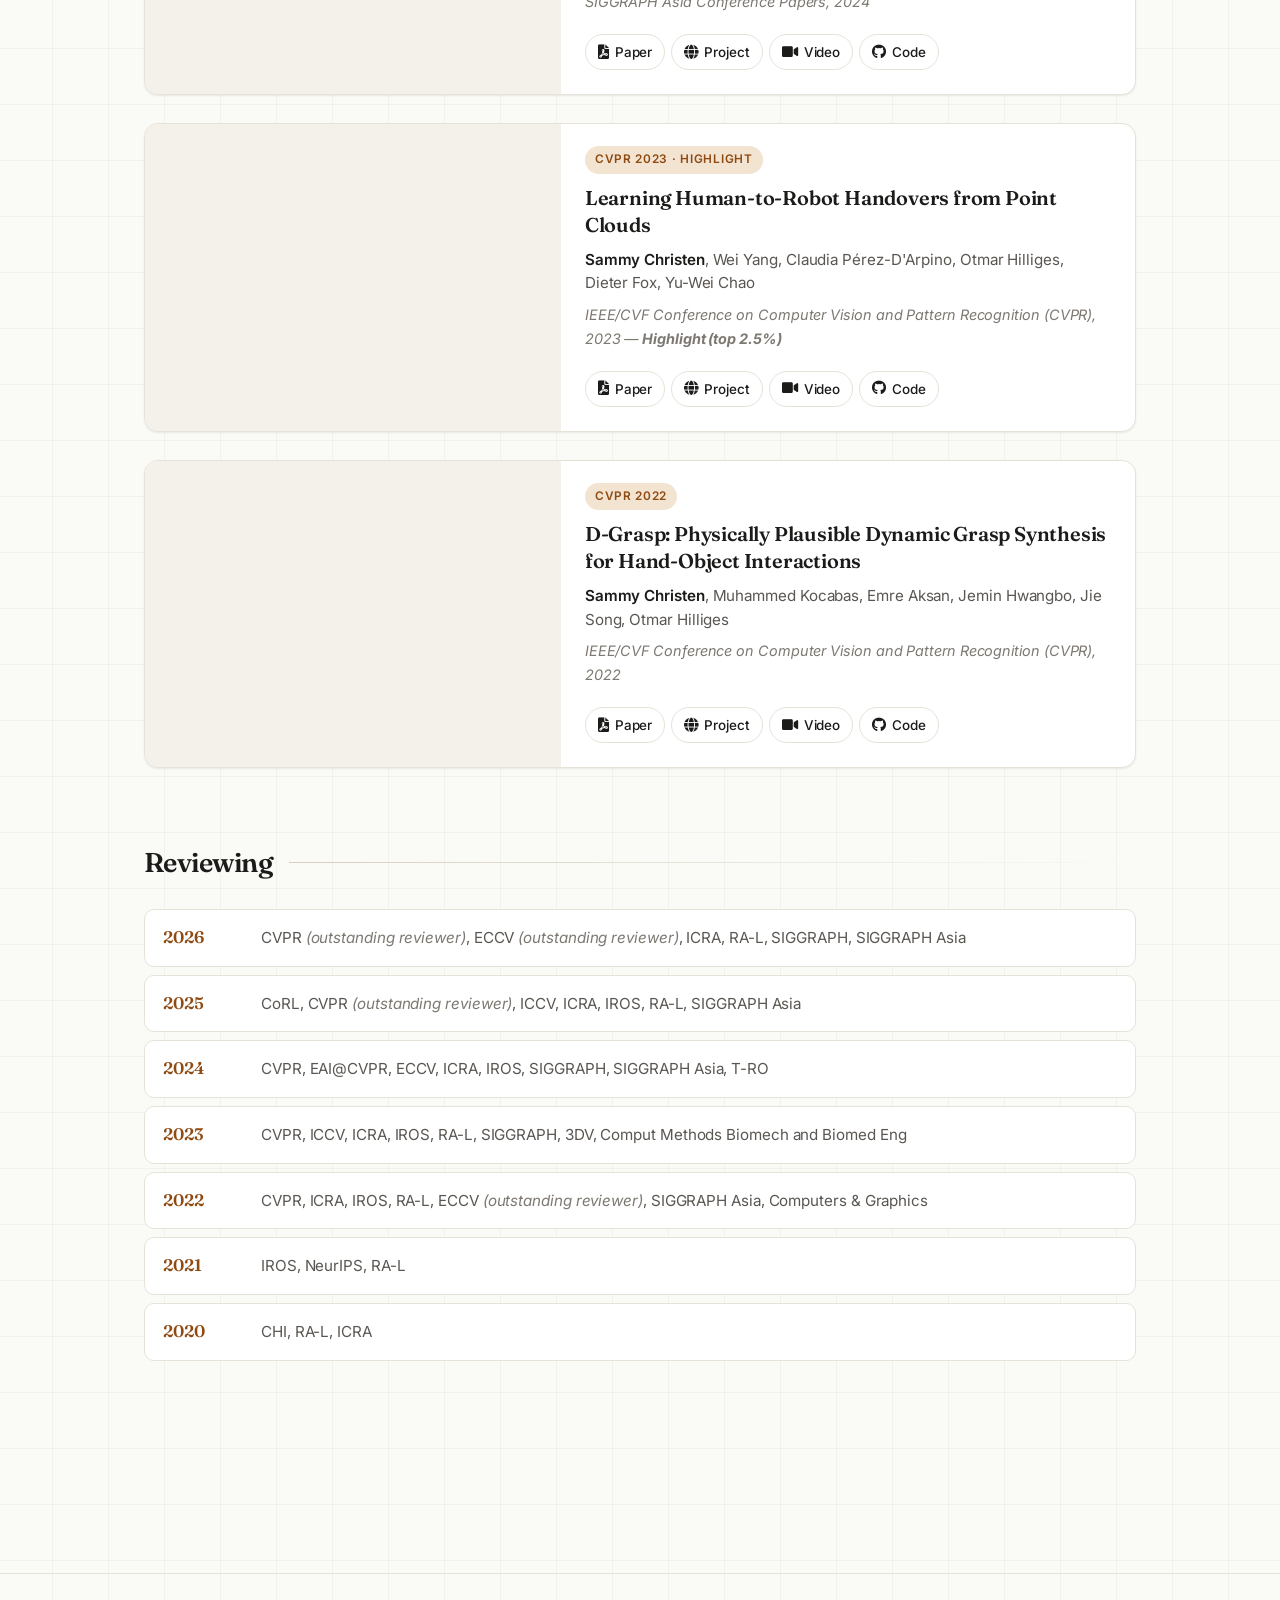
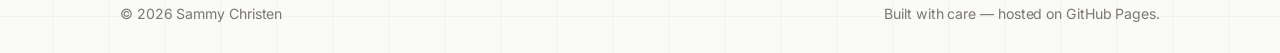
==== commit 56943d4e: "Refine news archive toggle label and icon. Rename to "See all news" and use an accent outline triang" ====
--- a/index.html
+++ b/index.html
@@ -90,8 +90,10 @@
 
         <details class="news-archive" id="news-archive">
           <summary class="news-archive-toggle">
-            <span>Earlier news (2024–2025)</span>
-            <i class="fas fa-chevron-down news-archive-icon" aria-hidden="true"></i>
+            <span>See all news</span>
+            <svg class="news-archive-icon" viewBox="0 0 14 10" width="14" height="10" aria-hidden="true" focusable="false">
+              <polygon points="7,8.5 1.5,2 12.5,2" fill="none" stroke="currentColor" stroke-width="2" stroke-linejoin="round"/>
+            </svg>
           </summary>
           <ol class="timeline timeline-archive">
             <li class="timeline-item">
--- a/stylesheet.css
+++ b/stylesheet.css
@@ -478,7 +478,7 @@
 
 .news-archive-icon {
   flex-shrink: 0;
-  font-size: 0.75rem;
+  display: block;
   color: var(--accent);
   transition: transform 0.25s var(--ease);
 }
